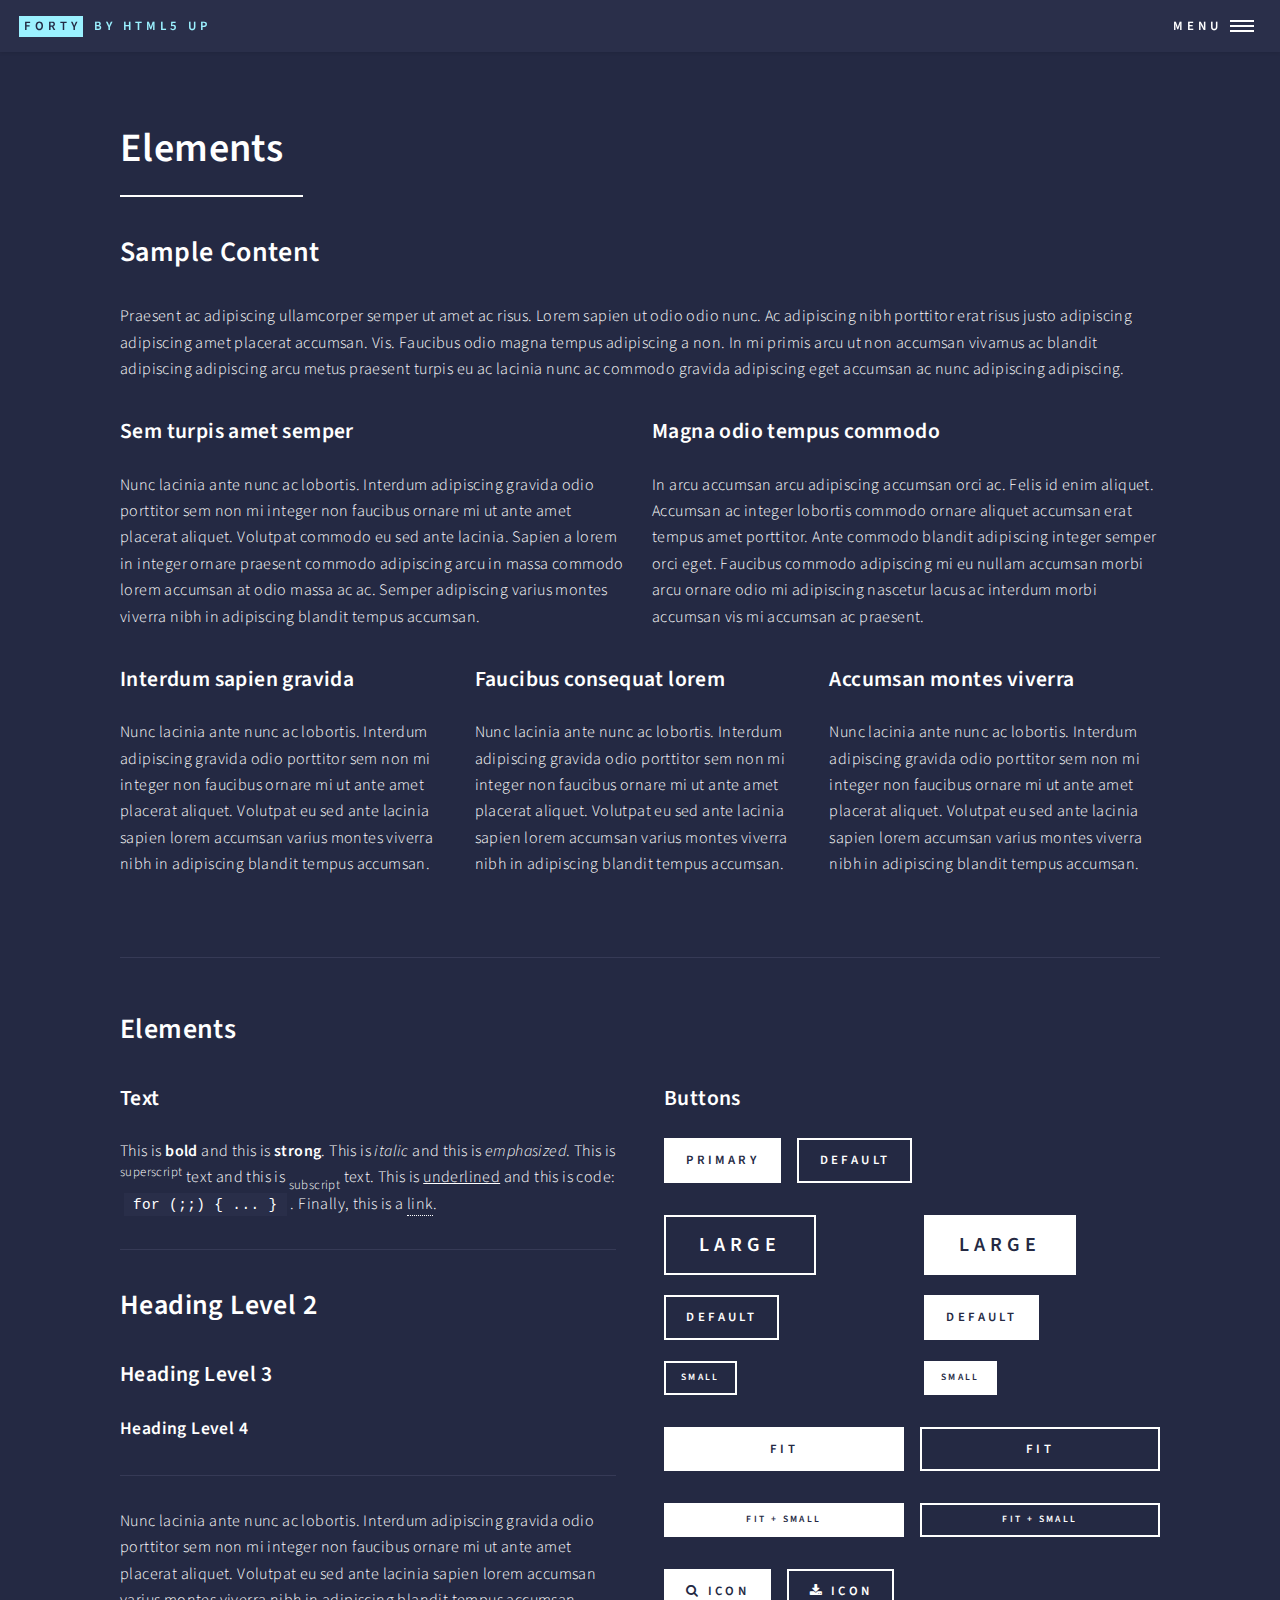
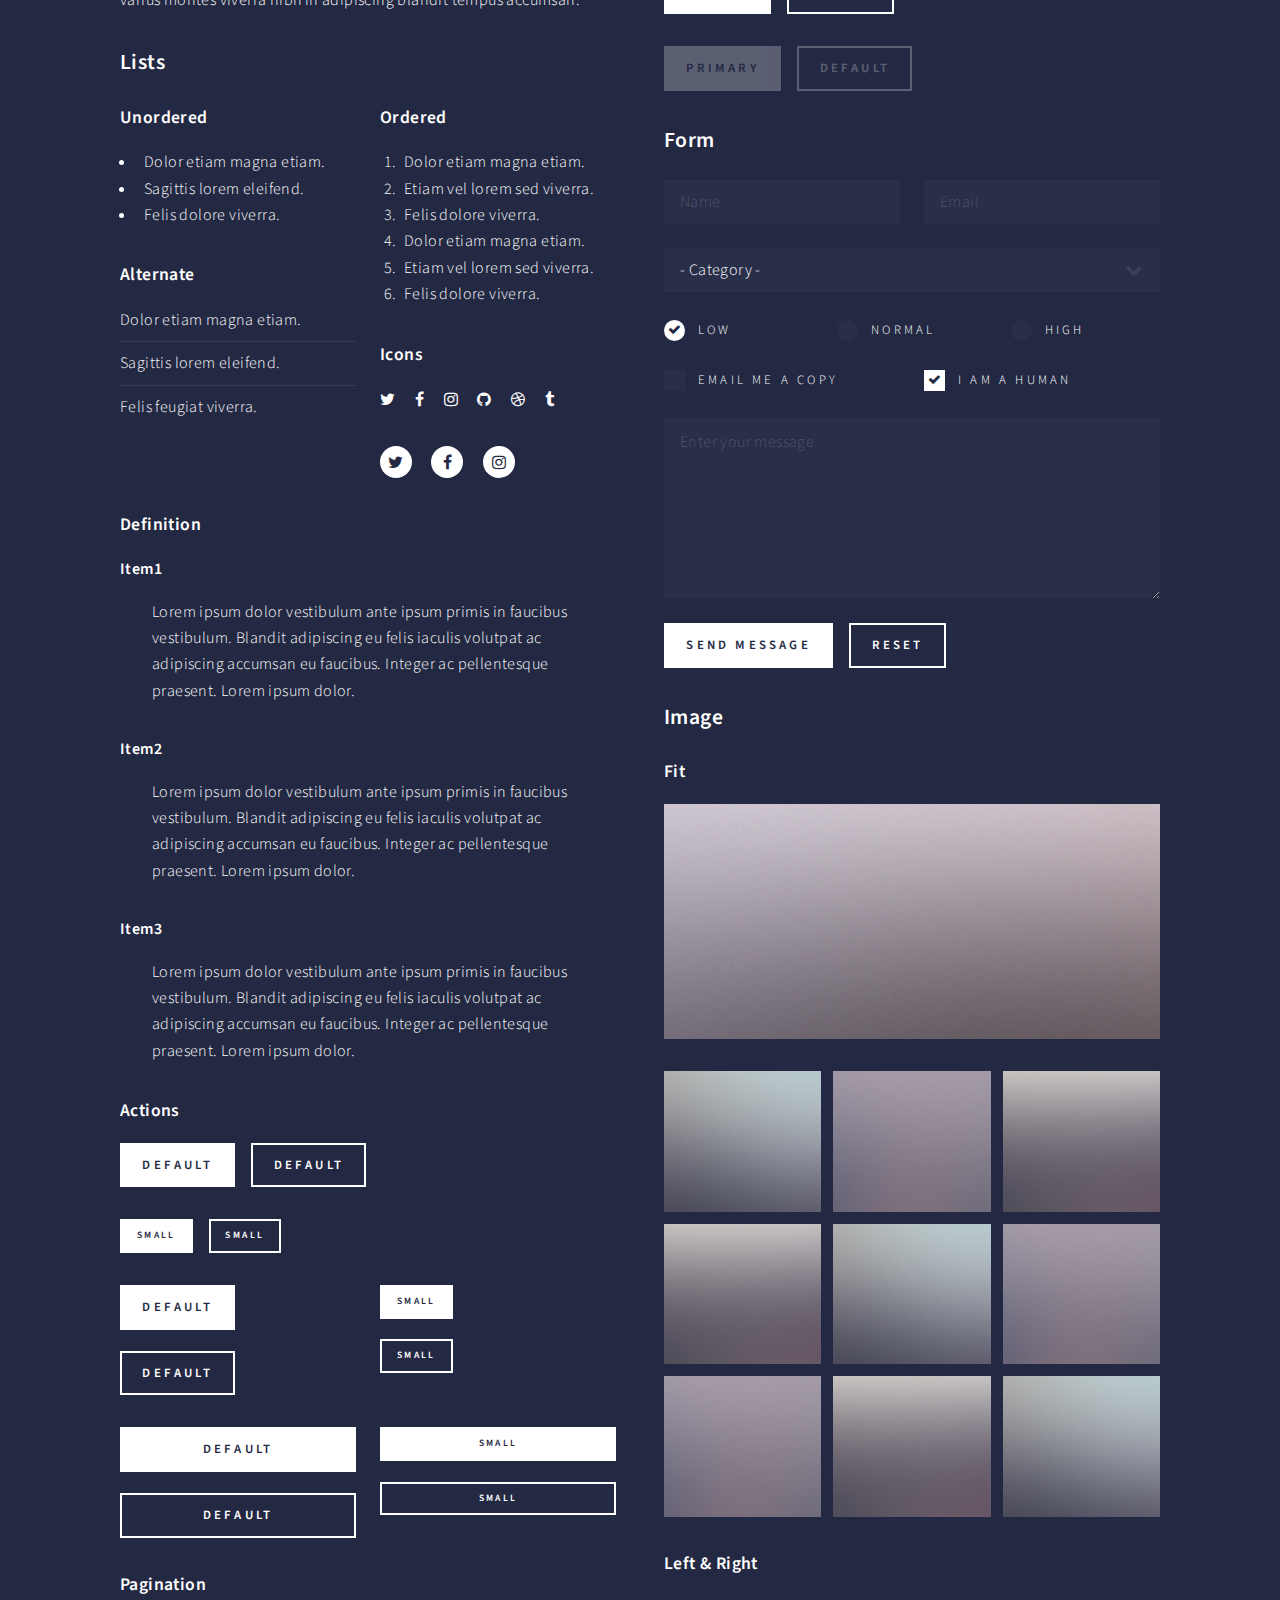
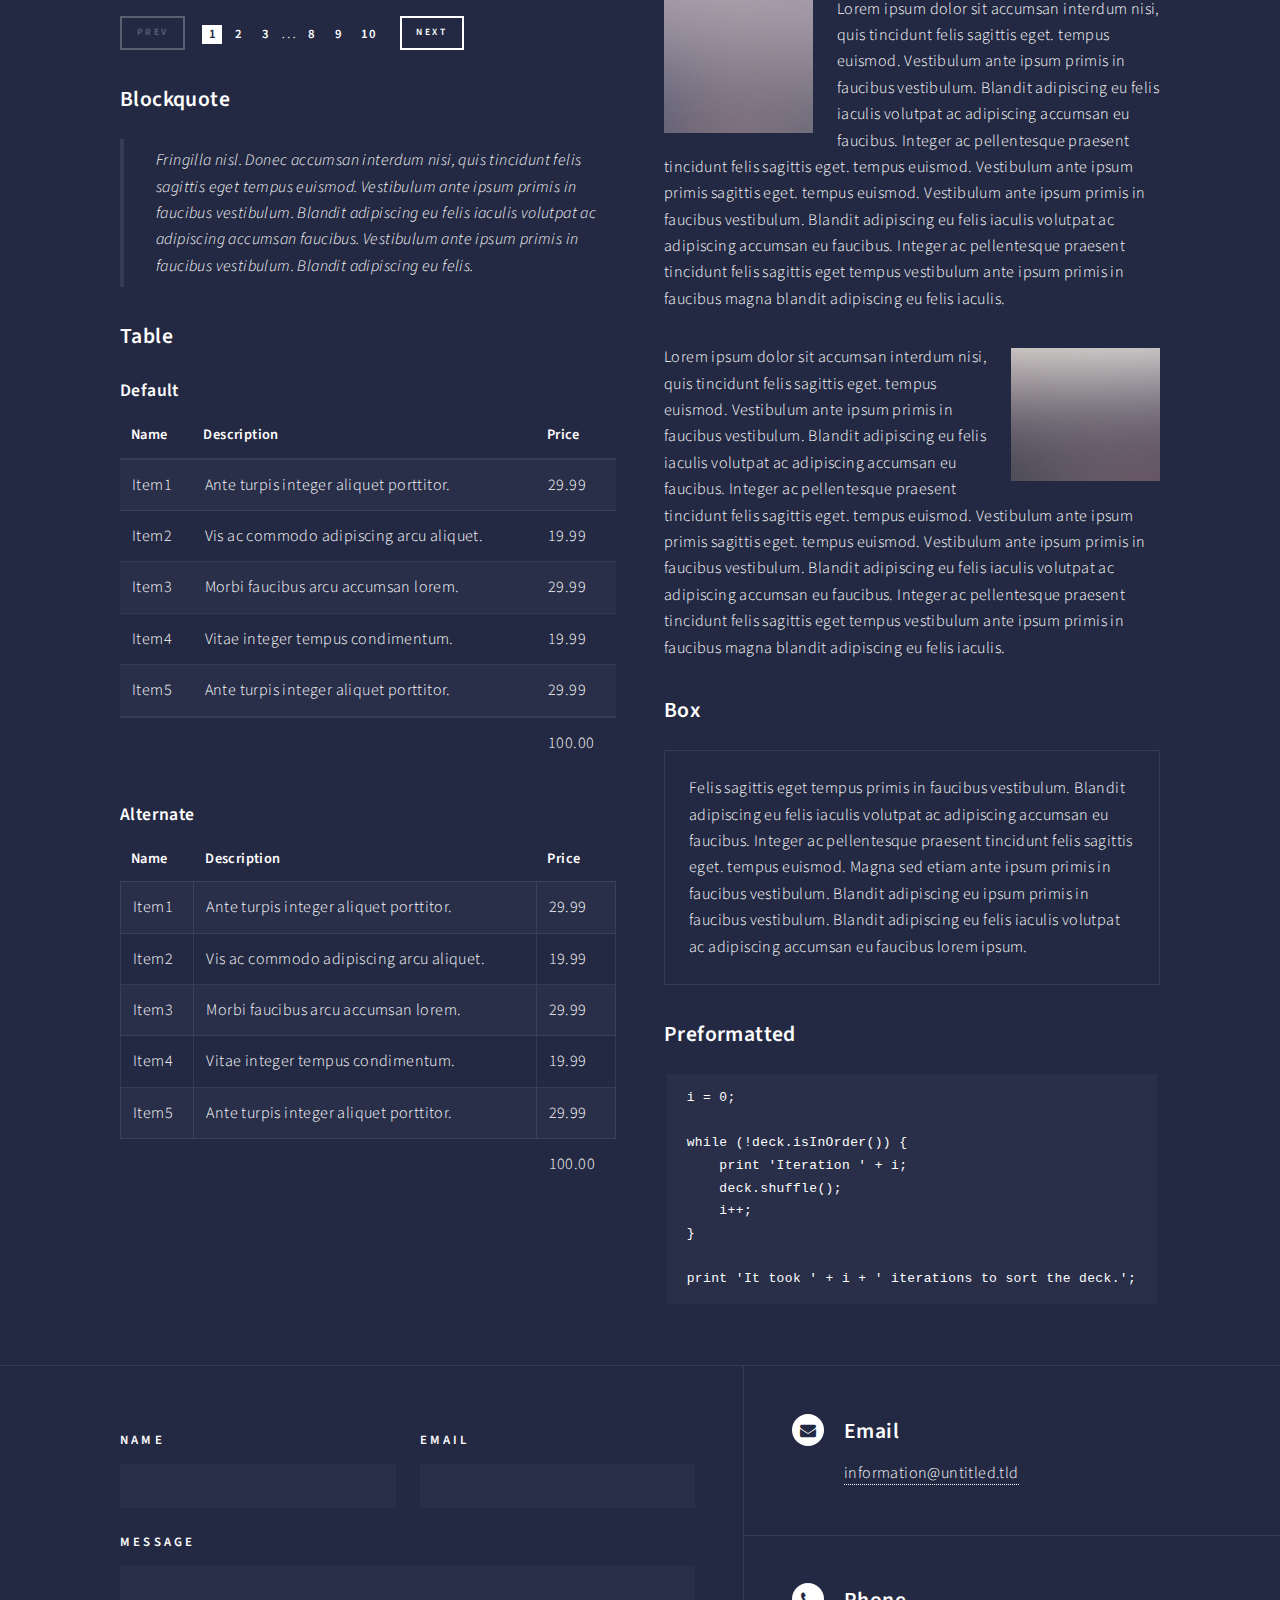
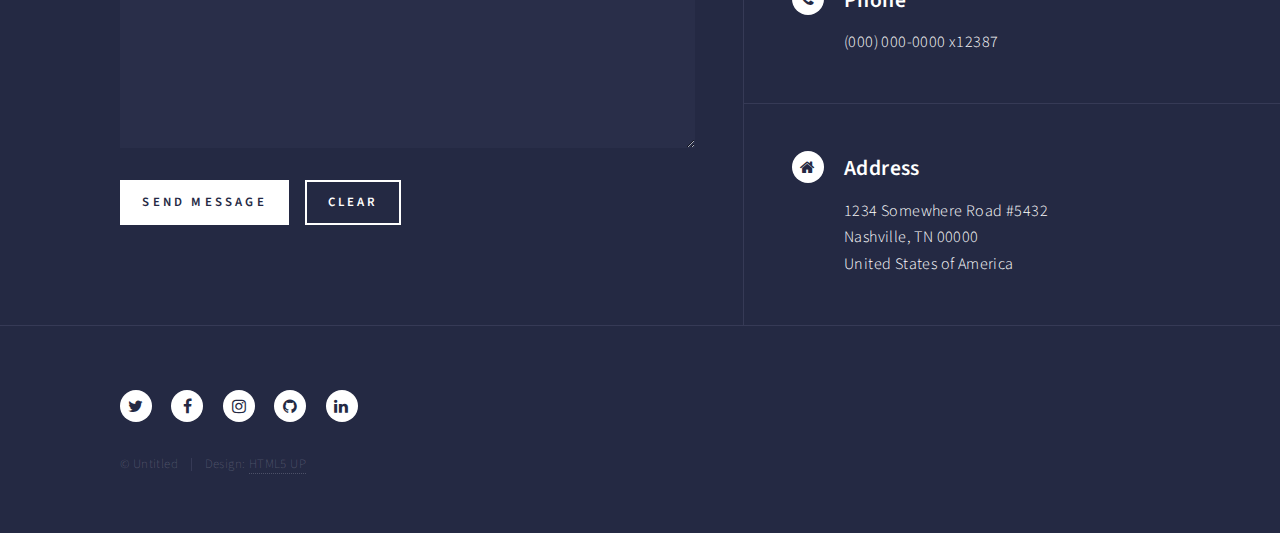
==== elements.html @ 7fe4f202 "try2" ====
<!DOCTYPE HTML>
<!--
	Forty by HTML5 UP
	html5up.net | @ajlkn
	Free for personal and commercial use under the CCA 3.0 license (html5up.net/license)
-->
<html>
	<head>
		<title>Elements - Forty by HTML5 UP</title>
		<meta charset="utf-8" />
		<meta name="viewport" content="width=device-width, initial-scale=1, user-scalable=no" />
		<link rel="stylesheet" href="assets/css/main.css" />
		<noscript><link rel="stylesheet" href="assets/css/noscript.css" /></noscript>
	</head>
	<body class="is-preload">

		<!-- Wrapper -->
			<div id="wrapper">

				<!-- Header -->
					<header id="header">
						<a href="index.html" class="logo"><strong>Forty</strong> <span>by HTML5 UP</span></a>
						<nav>
							<a href="#menu">Menu</a>
						</nav>
					</header>

				<!-- Menu -->
					<nav id="menu">
						<ul class="links">
							<li><a href="index.html">Home</a></li>
							<li><a href="landing.html">Landing</a></li>
							<li><a href="generic.html">Generic</a></li>
							<li><a href="elements.html">Elements</a></li>
						</ul>
						<ul class="actions stacked">
							<li><a href="#" class="button primary fit">Get Started</a></li>
							<li><a href="#" class="button fit">Log In</a></li>
						</ul>
					</nav>

				<!-- Main -->
					<div id="main" class="alt">

						<!-- One -->
							<section id="one">
								<div class="inner">
									<header class="major">
										<h1>Elements</h1>
									</header>

									<!-- Content -->
										<h2 id="content">Sample Content</h2>
										<p>Praesent ac adipiscing ullamcorper semper ut amet ac risus. Lorem sapien ut odio odio nunc. Ac adipiscing nibh porttitor erat risus justo adipiscing adipiscing amet placerat accumsan. Vis. Faucibus odio magna tempus adipiscing a non. In mi primis arcu ut non accumsan vivamus ac blandit adipiscing adipiscing arcu metus praesent turpis eu ac lacinia nunc ac commodo gravida adipiscing eget accumsan ac nunc adipiscing adipiscing.</p>
										<div class="row">
											<div class="col-6 col-12-small">
												<h3>Sem turpis amet semper</h3>
												<p>Nunc lacinia ante nunc ac lobortis. Interdum adipiscing gravida odio porttitor sem non mi integer non faucibus ornare mi ut ante amet placerat aliquet. Volutpat commodo eu sed ante lacinia. Sapien a lorem in integer ornare praesent commodo adipiscing arcu in massa commodo lorem accumsan at odio massa ac ac. Semper adipiscing varius montes viverra nibh in adipiscing blandit tempus accumsan.</p>
											</div>
											<div class="col-6 col-12-small">
												<h3>Magna odio tempus commodo</h3>
												<p>In arcu accumsan arcu adipiscing accumsan orci ac. Felis id enim aliquet. Accumsan ac integer lobortis commodo ornare aliquet accumsan erat tempus amet porttitor. Ante commodo blandit adipiscing integer semper orci eget. Faucibus commodo adipiscing mi eu nullam accumsan morbi arcu ornare odio mi adipiscing nascetur lacus ac interdum morbi accumsan vis mi accumsan ac praesent.</p>
											</div>
											<!-- Break -->
											<div class="col-4 col-12-medium">
												<h3>Interdum sapien gravida</h3>
												<p>Nunc lacinia ante nunc ac lobortis. Interdum adipiscing gravida odio porttitor sem non mi integer non faucibus ornare mi ut ante amet placerat aliquet. Volutpat eu sed ante lacinia sapien lorem accumsan varius montes viverra nibh in adipiscing blandit tempus accumsan.</p>
											</div>
											<div class="col-4 col-12-medium">
												<h3>Faucibus consequat lorem</h3>
												<p>Nunc lacinia ante nunc ac lobortis. Interdum adipiscing gravida odio porttitor sem non mi integer non faucibus ornare mi ut ante amet placerat aliquet. Volutpat eu sed ante lacinia sapien lorem accumsan varius montes viverra nibh in adipiscing blandit tempus accumsan.</p>
											</div>
											<div class="col-4 col-12-medium">
												<h3>Accumsan montes viverra</h3>
												<p>Nunc lacinia ante nunc ac lobortis. Interdum adipiscing gravida odio porttitor sem non mi integer non faucibus ornare mi ut ante amet placerat aliquet. Volutpat eu sed ante lacinia sapien lorem accumsan varius montes viverra nibh in adipiscing blandit tempus accumsan.</p>
											</div>
										</div>

									<hr class="major" />

									<!-- Elements -->
										<h2 id="elements">Elements</h2>
										<div class="row gtr-200">
											<div class="col-6 col-12-medium">

												<!-- Text stuff -->
													<h3>Text</h3>
													<p>This is <b>bold</b> and this is <strong>strong</strong>. This is <i>italic</i> and this is <em>emphasized</em>.
													This is <sup>superscript</sup> text and this is <sub>subscript</sub> text.
													This is <u>underlined</u> and this is code: <code>for (;;) { ... }</code>.
													Finally, this is a <a href="#">link</a>.</p>
													<hr />
													<h2>Heading Level 2</h2>
													<h3>Heading Level 3</h3>
													<h4>Heading Level 4</h4>
													<hr />
													<p>Nunc lacinia ante nunc ac lobortis. Interdum adipiscing gravida odio porttitor sem non mi integer non faucibus ornare mi ut ante amet placerat aliquet. Volutpat eu sed ante lacinia sapien lorem accumsan varius montes viverra nibh in adipiscing blandit tempus accumsan.</p>

												<!-- Lists -->
													<h3>Lists</h3>
													<div class="row">
														<div class="col-6 col-12-small">

															<h4>Unordered</h4>
															<ul>
																<li>Dolor etiam magna etiam.</li>
																<li>Sagittis lorem eleifend.</li>
																<li>Felis dolore viverra.</li>
															</ul>

															<h4>Alternate</h4>
															<ul class="alt">
																<li>Dolor etiam magna etiam.</li>
																<li>Sagittis lorem eleifend.</li>
																<li>Felis feugiat viverra.</li>
															</ul>

														</div>
														<div class="col-6 col-12-small">

															<h4>Ordered</h4>
															<ol>
																<li>Dolor etiam magna etiam.</li>
																<li>Etiam vel lorem sed viverra.</li>
																<li>Felis dolore viverra.</li>
																<li>Dolor etiam magna etiam.</li>
																<li>Etiam vel lorem sed viverra.</li>
																<li>Felis dolore viverra.</li>
															</ol>

															<h4>Icons</h4>
															<ul class="icons">
																<li><a href="#" class="icon fa-twitter"><span class="label">Twitter</span></a></li>
																<li><a href="#" class="icon fa-facebook"><span class="label">Facebook</span></a></li>
																<li><a href="#" class="icon fa-instagram"><span class="label">Instagram</span></a></li>
																<li><a href="#" class="icon fa-github"><span class="label">Github</span></a></li>
																<li><a href="#" class="icon fa-dribbble"><span class="label">Dribbble</span></a></li>
																<li><a href="#" class="icon fa-tumblr"><span class="label">Tumblr</span></a></li>
															</ul>
															<ul class="icons">
																<li><a href="#" class="icon alt fa-twitter"><span class="label">Twitter</span></a></li>
																<li><a href="#" class="icon alt fa-facebook"><span class="label">Facebook</span></a></li>
																<li><a href="#" class="icon alt fa-instagram"><span class="label">Instagram</span></a></li>
															</ul>

														</div>
													</div>
													<h4>Definition</h4>
													<dl>
														<dt>Item1</dt>
														<dd>
															<p>Lorem ipsum dolor vestibulum ante ipsum primis in faucibus vestibulum. Blandit adipiscing eu felis iaculis volutpat ac adipiscing accumsan eu faucibus. Integer ac pellentesque praesent. Lorem ipsum dolor.</p>
														</dd>
														<dt>Item2</dt>
														<dd>
															<p>Lorem ipsum dolor vestibulum ante ipsum primis in faucibus vestibulum. Blandit adipiscing eu felis iaculis volutpat ac adipiscing accumsan eu faucibus. Integer ac pellentesque praesent. Lorem ipsum dolor.</p>
														</dd>
														<dt>Item3</dt>
														<dd>
															<p>Lorem ipsum dolor vestibulum ante ipsum primis in faucibus vestibulum. Blandit adipiscing eu felis iaculis volutpat ac adipiscing accumsan eu faucibus. Integer ac pellentesque praesent. Lorem ipsum dolor.</p>
														</dd>
													</dl>

													<h4>Actions</h4>
													<ul class="actions">
														<li><a href="#" class="button primary">Default</a></li>
														<li><a href="#" class="button">Default</a></li>
													</ul>
													<ul class="actions small">
														<li><a href="#" class="button primary small">Small</a></li>
														<li><a href="#" class="button small">Small</a></li>
													</ul>
													<div class="row">
														<div class="col-6 col-12-small">
															<ul class="actions stacked">
																<li><a href="#" class="button primary">Default</a></li>
																<li><a href="#" class="button">Default</a></li>
															</ul>
														</div>
														<div class="col-6 col-12-small">
															<ul class="actions stacked">
																<li><a href="#" class="button primary small">Small</a></li>
																<li><a href="#" class="button small">Small</a></li>
															</ul>
														</div>
														<div class="col-6 col-12-small">
															<ul class="actions stacked">
																<li><a href="#" class="button primary fit">Default</a></li>
																<li><a href="#" class="button fit">Default</a></li>
															</ul>
														</div>
														<div class="col-6 col-12-small">
															<ul class="actions stacked">
																<li><a href="#" class="button primary small fit">Small</a></li>
																<li><a href="#" class="button small fit">Small</a></li>
															</ul>
														</div>
													</div>

													<h4>Pagination</h4>
													<ul class="pagination">
														<li><span class="button small disabled">Prev</span></li>
														<li><a href="#" class="page active">1</a></li>
														<li><a href="#" class="page">2</a></li>
														<li><a href="#" class="page">3</a></li>
														<li><span>&hellip;</span></li>
														<li><a href="#" class="page">8</a></li>
														<li><a href="#" class="page">9</a></li>
														<li><a href="#" class="page">10</a></li>
														<li><a href="#" class="button small">Next</a></li>
													</ul>

												<!-- Blockquote -->
													<h3>Blockquote</h3>
													<blockquote>Fringilla nisl. Donec accumsan interdum nisi, quis tincidunt felis sagittis eget tempus euismod. Vestibulum ante ipsum primis in faucibus vestibulum. Blandit adipiscing eu felis iaculis volutpat ac adipiscing accumsan faucibus. Vestibulum ante ipsum primis in faucibus vestibulum. Blandit adipiscing eu felis.</blockquote>

												<!-- Table -->
													<h3>Table</h3>

													<h4>Default</h4>
													<div class="table-wrapper">
														<table>
															<thead>
																<tr>
																	<th>Name</th>
																	<th>Description</th>
																	<th>Price</th>
																</tr>
															</thead>
															<tbody>
																<tr>
																	<td>Item1</td>
																	<td>Ante turpis integer aliquet porttitor.</td>
																	<td>29.99</td>
																</tr>
																<tr>
																	<td>Item2</td>
																	<td>Vis ac commodo adipiscing arcu aliquet.</td>
																	<td>19.99</td>
																</tr>
																<tr>
																	<td>Item3</td>
																	<td> Morbi faucibus arcu accumsan lorem.</td>
																	<td>29.99</td>
																</tr>
																<tr>
																	<td>Item4</td>
																	<td>Vitae integer tempus condimentum.</td>
																	<td>19.99</td>
																</tr>
																<tr>
																	<td>Item5</td>
																	<td>Ante turpis integer aliquet porttitor.</td>
																	<td>29.99</td>
																</tr>
															</tbody>
															<tfoot>
																<tr>
																	<td colspan="2"></td>
																	<td>100.00</td>
																</tr>
															</tfoot>
														</table>
													</div>

													<h4>Alternate</h4>
													<div class="table-wrapper">
														<table class="alt">
															<thead>
																<tr>
																	<th>Name</th>
																	<th>Description</th>
																	<th>Price</th>
																</tr>
															</thead>
															<tbody>
																<tr>
																	<td>Item1</td>
																	<td>Ante turpis integer aliquet porttitor.</td>
																	<td>29.99</td>
																</tr>
																<tr>
																	<td>Item2</td>
																	<td>Vis ac commodo adipiscing arcu aliquet.</td>
																	<td>19.99</td>
																</tr>
																<tr>
																	<td>Item3</td>
																	<td> Morbi faucibus arcu accumsan lorem.</td>
																	<td>29.99</td>
																</tr>
																<tr>
																	<td>Item4</td>
																	<td>Vitae integer tempus condimentum.</td>
																	<td>19.99</td>
																</tr>
																<tr>
																	<td>Item5</td>
																	<td>Ante turpis integer aliquet porttitor.</td>
																	<td>29.99</td>
																</tr>
															</tbody>
															<tfoot>
																<tr>
																	<td colspan="2"></td>
																	<td>100.00</td>
																</tr>
															</tfoot>
														</table>
													</div>

											</div>
											<div class="col-6 col-12-medium">

												<!-- Buttons -->
													<h3>Buttons</h3>
													<ul class="actions">
														<li><a href="#" class="button primary">Primary</a></li>
														<li><a href="#" class="button">Default</a></li>
													</ul>
													<div class="row">
														<div class="col-6 col-12-xsmall">
															<ul class="actions stacked">
																<li><a href="#" class="button large">Large</a></li>
																<li><a href="#" class="button">Default</a></li>
																<li><a href="#" class="button small">Small</a></li>
															</ul>
														</div>
														<div class="col-6 col-12-xsmall">
															<ul class="actions stacked">
																<li><a href="#" class="button primary large">Large</a></li>
																<li><a href="#" class="button primary">Default</a></li>
																<li><a href="#" class="button primary small">Small</a></li>
															</ul>
														</div>
													</div>
													<ul class="actions fit">
														<li><a href="#" class="button primary fit">Fit</a></li>
														<li><a href="#" class="button fit">Fit</a></li>
													</ul>
													<ul class="actions fit small">
														<li><a href="#" class="button primary fit small">Fit + Small</a></li>
														<li><a href="#" class="button fit small">Fit + Small</a></li>
													</ul>
													<ul class="actions">
														<li><a href="#" class="button primary icon fa-search">Icon</a></li>
														<li><a href="#" class="button icon fa-download">Icon</a></li>
													</ul>
													<ul class="actions">
														<li><span class="button primary disabled">Primary</span></li>
														<li><span class="button disabled">Default</span></li>
													</ul>

												<!-- Form -->
													<h3>Form</h3>

													<form method="post" action="#">
														<div class="row gtr-uniform">
															<div class="col-6 col-12-xsmall">
																<input type="text" name="demo-name" id="demo-name" value="" placeholder="Name" />
															</div>
															<div class="col-6 col-12-xsmall">
																<input type="email" name="demo-email" id="demo-email" value="" placeholder="Email" />
															</div>
															<!-- Break -->
															<div class="col-12">
																<select name="demo-category" id="demo-category">
																	<option value="">- Category -</option>
																	<option value="1">Manufacturing</option>
																	<option value="1">Shipping</option>
																	<option value="1">Administration</option>
																	<option value="1">Human Resources</option>
																</select>
															</div>
															<!-- Break -->
															<div class="col-4 col-12-small">
																<input type="radio" id="demo-priority-low" name="demo-priority" checked>
																<label for="demo-priority-low">Low</label>
															</div>
															<div class="col-4 col-12-small">
																<input type="radio" id="demo-priority-normal" name="demo-priority">
																<label for="demo-priority-normal">Normal</label>
															</div>
															<div class="col-4 col-12-small">
																<input type="radio" id="demo-priority-high" name="demo-priority">
																<label for="demo-priority-high">High</label>
															</div>
															<!-- Break -->
															<div class="col-6 col-12-small">
																<input type="checkbox" id="demo-copy" name="demo-copy">
																<label for="demo-copy">Email me a copy</label>
															</div>
															<div class="col-6 col-12-small">
																<input type="checkbox" id="demo-human" name="demo-human" checked>
																<label for="demo-human">I am a human</label>
															</div>
															<!-- Break -->
															<div class="col-12">
																<textarea name="demo-message" id="demo-message" placeholder="Enter your message" rows="6"></textarea>
															</div>
															<!-- Break -->
															<div class="col-12">
																<ul class="actions">
																	<li><input type="submit" value="Send Message" class="primary" /></li>
																	<li><input type="reset" value="Reset" /></li>
																</ul>
															</div>
														</div>
													</form>

												<!-- Image -->
													<h3>Image</h3>

													<h4>Fit</h4>
													<span class="image fit"><img src="images/pic03.jpg" alt="" /></span>
													<div class="box alt">
														<div class="row gtr-50 gtr-uniform">
															<div class="col-4"><span class="image fit"><img src="images/pic08.jpg" alt="" /></span></div>
															<div class="col-4"><span class="image fit"><img src="images/pic09.jpg" alt="" /></span></div>
															<div class="col-4"><span class="image fit"><img src="images/pic10.jpg" alt="" /></span></div>
															<!-- Break -->
															<div class="col-4"><span class="image fit"><img src="images/pic10.jpg" alt="" /></span></div>
															<div class="col-4"><span class="image fit"><img src="images/pic08.jpg" alt="" /></span></div>
															<div class="col-4"><span class="image fit"><img src="images/pic09.jpg" alt="" /></span></div>
															<!-- Break -->
															<div class="col-4"><span class="image fit"><img src="images/pic09.jpg" alt="" /></span></div>
															<div class="col-4"><span class="image fit"><img src="images/pic10.jpg" alt="" /></span></div>
															<div class="col-4"><span class="image fit"><img src="images/pic08.jpg" alt="" /></span></div>
														</div>
													</div>

													<h4>Left &amp; Right</h4>
													<p><span class="image left"><img src="images/pic09.jpg" alt="" /></span>Lorem ipsum dolor sit accumsan interdum nisi, quis tincidunt felis sagittis eget. tempus euismod. Vestibulum ante ipsum primis in faucibus vestibulum. Blandit adipiscing eu felis iaculis volutpat ac adipiscing accumsan eu faucibus. Integer ac pellentesque praesent tincidunt felis sagittis eget. tempus euismod. Vestibulum ante ipsum primis sagittis eget. tempus euismod. Vestibulum ante ipsum primis in faucibus vestibulum. Blandit adipiscing eu felis iaculis volutpat ac adipiscing accumsan eu faucibus. Integer ac pellentesque praesent tincidunt felis sagittis eget tempus vestibulum ante ipsum primis in faucibus magna blandit adipiscing eu felis iaculis.</p>
													<p><span class="image right"><img src="images/pic10.jpg" alt="" /></span>Lorem ipsum dolor sit accumsan interdum nisi, quis tincidunt felis sagittis eget. tempus euismod. Vestibulum ante ipsum primis in faucibus vestibulum. Blandit adipiscing eu felis iaculis volutpat ac adipiscing accumsan eu faucibus. Integer ac pellentesque praesent tincidunt felis sagittis eget. tempus euismod. Vestibulum ante ipsum primis sagittis eget. tempus euismod. Vestibulum ante ipsum primis in faucibus vestibulum. Blandit adipiscing eu felis iaculis volutpat ac adipiscing accumsan eu faucibus. Integer ac pellentesque praesent tincidunt felis sagittis eget tempus vestibulum ante ipsum primis in faucibus magna blandit adipiscing eu felis iaculis.</p>

												<!-- Box -->
													<h3>Box</h3>
													<div class="box">
														<p>Felis sagittis eget tempus primis in faucibus vestibulum. Blandit adipiscing eu felis iaculis volutpat ac adipiscing accumsan eu faucibus. Integer ac pellentesque praesent tincidunt felis sagittis eget. tempus euismod. Magna sed etiam ante ipsum primis in faucibus vestibulum. Blandit adipiscing eu ipsum primis in faucibus vestibulum. Blandit adipiscing eu felis iaculis volutpat ac adipiscing accumsan eu faucibus lorem ipsum.</p>
													</div>

												<!-- Preformatted Code -->
													<h3>Preformatted</h3>
													<pre><code>i = 0;

while (!deck.isInOrder()) {
    print 'Iteration ' + i;
    deck.shuffle();
    i++;
}

print 'It took ' + i + ' iterations to sort the deck.';
</code></pre>

											</div>
										</div>

								</div>
							</section>

					</div>

				<!-- Contact -->
					<section id="contact">
						<div class="inner">
							<section>
								<form method="post" action="#">
									<div class="fields">
										<div class="field half">
											<label for="name">Name</label>
											<input type="text" name="name" id="name" />
										</div>
										<div class="field half">
											<label for="email">Email</label>
											<input type="text" name="email" id="email" />
										</div>
										<div class="field">
											<label for="message">Message</label>
											<textarea name="message" id="message" rows="6"></textarea>
										</div>
									</div>
									<ul class="actions">
										<li><input type="submit" value="Send Message" class="primary" /></li>
										<li><input type="reset" value="Clear" /></li>
									</ul>
								</form>
							</section>
							<section class="split">
								<section>
									<div class="contact-method">
										<span class="icon alt fa-envelope"></span>
										<h3>Email</h3>
										<a href="#">information@untitled.tld</a>
									</div>
								</section>
								<section>
									<div class="contact-method">
										<span class="icon alt fa-phone"></span>
										<h3>Phone</h3>
										<span>(000) 000-0000 x12387</span>
									</div>
								</section>
								<section>
									<div class="contact-method">
										<span class="icon alt fa-home"></span>
										<h3>Address</h3>
										<span>1234 Somewhere Road #5432<br />
										Nashville, TN 00000<br />
										United States of America</span>
									</div>
								</section>
							</section>
						</div>
					</section>

				<!-- Footer -->
					<footer id="footer">
						<div class="inner">
							<ul class="icons">
								<li><a href="#" class="icon alt fa-twitter"><span class="label">Twitter</span></a></li>
								<li><a href="#" class="icon alt fa-facebook"><span class="label">Facebook</span></a></li>
								<li><a href="#" class="icon alt fa-instagram"><span class="label">Instagram</span></a></li>
								<li><a href="#" class="icon alt fa-github"><span class="label">GitHub</span></a></li>
								<li><a href="#" class="icon alt fa-linkedin"><span class="label">LinkedIn</span></a></li>
							</ul>
							<ul class="copyright">
								<li>&copy; Untitled</li><li>Design: <a href="https://html5up.net">HTML5 UP</a></li>
							</ul>
						</div>
					</footer>

			</div>

		<!-- Scripts -->
			<script src="assets/js/jquery.min.js"></script>
			<script src="assets/js/jquery.scrolly.min.js"></script>
			<script src="assets/js/jquery.scrollex.min.js"></script>
			<script src="assets/js/browser.min.js"></script>
			<script src="assets/js/breakpoints.min.js"></script>
			<script src="assets/js/util.js"></script>
			<script src="assets/js/main.js"></script>

	</body>
</html>
---- assets/css/main.css ----
@import url(font-awesome.min.css);
@import url("https://fonts.googleapis.com/css?family=Source+Sans+Pro:300,300italic,600,600italic");

/*
	Forty by HTML5 UP
	html5up.net | @ajlkn
	Free for personal and commercial use under the CCA 3.0 license (html5up.net/license)
*/

html, body, div, span, applet, object,
iframe, h1, h2, h3, h4, h5, h6, p, blockquote,
pre, a, abbr, acronym, address, big, cite,
code, del, dfn, em, img, ins, kbd, q, s, samp,
small, strike, strong, sub, sup, tt, var, b,
u, i, center, dl, dt, dd, ol, ul, li, fieldset,
form, label, legend, table, caption, tbody,
tfoot, thead, tr, th, td, article, aside,
canvas, details, embed, figure, figcaption,
footer, header, hgroup, menu, nav, output, ruby,
section, summary, time, mark, audio, video {
	margin: 0;
	padding: 0;
	border: 0;
	font-size: 100%;
	font: inherit;
	vertical-align: baseline;}

article, aside, details, figcaption, figure,
footer, header, hgroup, menu, nav, section {
	display: block;}

body {
	line-height: 1;
}

ol, ul {
	list-style: none;
}

blockquote, q {
	quotes: none;
}

	blockquote:before, blockquote:after, q:before, q:after {
		content: '';
		content: none;
	}

table {
	border-collapse: collapse;
	border-spacing: 0;
}

body {
	-webkit-text-size-adjust: none;
}

mark {
	background-color: transparent;
	color: inherit;
}

input::-moz-focus-inner {
	border: 0;
	padding: 0;
}

input, select, textarea {
	-moz-appearance: none;
	-webkit-appearance: none;
	-ms-appearance: none;
	appearance: none;
}

/* Basic */

	@-ms-viewport {
		width: device-width;
	}

	body {
		-ms-overflow-style: scrollbar;
	}

	@media screen and (max-width: 480px) {

		html, body {
			min-width: 320px;
		}

	}

	html {
		box-sizing: border-box;
	}

	*, *:before, *:after {
		box-sizing: inherit;
	}

	body {
		background: #242943;
	}

		body.is-preload *, body.is-preload *:before, body.is-preload *:after {
			-moz-animation: none !important;
			-webkit-animation: none !important;
			-ms-animation: none !important;
			animation: none !important;
			-moz-transition: none !important;
			-webkit-transition: none !important;
			-ms-transition: none !important;
			transition: none !important;
		}

/* Type */

	body, input, select, textarea {
		color: #ffffff;
		font-family: "Source Sans Pro", Helvetica, sans-serif;
		font-size: 17pt;
		font-weight: 300;
		letter-spacing: 0.025em;
		line-height: 1.65;
	}

		@media screen and (max-width: 1680px) {

			body, input, select, textarea {
				font-size: 14pt;
			}

		}

		@media screen and (max-width: 1280px) {

			body, input, select, textarea {
				font-size: 12pt;
			}

		}

		@media screen and (max-width: 360px) {

			body, input, select, textarea {
				font-size: 11pt;
			}

		}

	a {
		-moz-transition: color 0.2s ease-in-out, border-bottom-color 0.2s ease-in-out;
		-webkit-transition: color 0.2s ease-in-out, border-bottom-color 0.2s ease-in-out;
		-ms-transition: color 0.2s ease-in-out, border-bottom-color 0.2s ease-in-out;
		transition: color 0.2s ease-in-out, border-bottom-color 0.2s ease-in-out;
		border-bottom: dotted 1px;
		color: inherit;
		text-decoration: none;
	}

		a:hover {
			border-bottom-color: transparent;
			color: #9bf1ff !important;
		}

		a:active {
			color: #53e3fb !important;
		}

	strong, b {
		color: #ffffff;
		font-weight: 600;
	}

	em, i {
		font-style: italic;
	}

	p {
		margin: 0 0 2em 0;
	}

	h1, h2, h3, h4, h5, h6 {
		color: #ffffff;
		font-weight: 600;
		line-height: 1.65;
		margin: 0 0 1em 0;
	}

		h1 a, h2 a, h3 a, h4 a, h5 a, h6 a {
			color: inherit;
			border-bottom: 0;
		}

	h1 {
		font-size: 2.5em;
	}

	h2 {
		font-size: 1.75em;
	}

	h3 {
		font-size: 1.35em;
	}

	h4 {
		font-size: 1.1em;
	}

	h5 {
		font-size: 0.9em;
	}

	h6 {
		font-size: 0.7em;
	}

	@media screen and (max-width: 736px) {

		h1 {
			font-size: 2em;
		}

		h2 {
			font-size: 1.5em;
		}

		h3 {
			font-size: 1.25em;
		}

	}

	sub {
		font-size: 0.8em;
		position: relative;
		top: 0.5em;
	}

	sup {
		font-size: 0.8em;
		position: relative;
		top: -0.5em;
	}

	blockquote {
		border-left: solid 4px rgba(212, 212, 255, 0.1);
		font-style: italic;
		margin: 0 0 2em 0;
		padding: 0.5em 0 0.5em 2em;
	}

	code {
		background: rgba(212, 212, 255, 0.035);
		font-family: "Courier New", monospace;
		font-size: 0.9em;
		margin: 0 0.25em;
		padding: 0.25em 0.65em;
	}

	pre {
		-webkit-overflow-scrolling: touch;
		font-family: "Courier New", monospace;
		font-size: 0.9em;
		margin: 0 0 2em 0;
	}

		pre code {
			display: block;
			line-height: 1.75;
			padding: 1em 1.5em;
			overflow-x: auto;
		}

	hr {
		border: 0;
		border-bottom: solid 1px rgba(212, 212, 255, 0.1);
		margin: 2em 0;
	}

		hr.major {
			margin: 3em 0;
		}

	.align-left {
		text-align: left;
	}

	.align-center {
		text-align: center;
	}

	.align-right {
		text-align: right;
	}

/* Row */

	.row {
		display: flex;
		flex-wrap: wrap;
		box-sizing: border-box;
		align-items: stretch;
	}

		.row > * {
			box-sizing: border-box;
		}

		.row.gtr-uniform > * > :last-child {
			margin-bottom: 0;
		}

		.row.aln-left {
			justify-content: flex-start;
		}

		.row.aln-center {
			justify-content: center;
		}

		.row.aln-right {
			justify-content: flex-end;
		}

		.row.aln-top {
			align-items: flex-start;
		}

		.row.aln-middle {
			align-items: center;
		}

		.row.aln-bottom {
			align-items: flex-end;
		}

		.row > .imp {
			order: -1;
		}

		.row > .col-1 {
			width: 8.3333333333%;
		}

		.row > .off-1 {
			margin-left: 8.3333333333%;
		}

		.row > .col-2 {
			width: 16.6666666667%;
		}

		.row > .off-2 {
			margin-left: 16.6666666667%;
		}

		.row > .col-3 {
			width: 25%;
		}

		.row > .off-3 {
			margin-left: 25%;
		}

		.row > .col-4 {
			width: 33.3333333333%;
		}

		.row > .off-4 {
			margin-left: 33.3333333333%;
		}

		.row > .col-5 {
			width: 41.6666666667%;
		}

		.row > .off-5 {
			margin-left: 41.6666666667%;
		}

		.row > .col-6 {
			width: 50%;
		}

		.row > .off-6 {
			margin-left: 50%;
		}

		.row > .col-7 {
			width: 58.3333333333%;
		}

		.row > .off-7 {
			margin-left: 58.3333333333%;
		}

		.row > .col-8 {
			width: 66.6666666667%;
		}

		.row > .off-8 {
			margin-left: 66.6666666667%;
		}

		.row > .col-9 {
			width: 75%;
		}

		.row > .off-9 {
			margin-left: 75%;
		}

		.row > .col-10 {
			width: 83.3333333333%;
		}

		.row > .off-10 {
			margin-left: 83.3333333333%;
		}

		.row > .col-11 {
			width: 91.6666666667%;
		}

		.row > .off-11 {
			margin-left: 91.6666666667%;
		}

		.row > .col-12 {
			width: 100%;
		}

		.row > .off-12 {
			margin-left: 100%;
		}

		.row.gtr-0 {
			margin-top: 0;
			margin-left: 0em;
		}

			.row.gtr-0 > * {
				padding: 0 0 0 0em;
			}

			.row.gtr-0.gtr-uniform {
				margin-top: 0em;
			}

				.row.gtr-0.gtr-uniform > * {
					padding-top: 0em;
				}

		.row.gtr-25 {
			margin-top: 0;
			margin-left: -0.5em;
		}

			.row.gtr-25 > * {
				padding: 0 0 0 0.5em;
			}

			.row.gtr-25.gtr-uniform {
				margin-top: -0.5em;
			}

				.row.gtr-25.gtr-uniform > * {
					padding-top: 0.5em;
				}

		.row.gtr-50 {
			margin-top: 0;
			margin-left: -1em;
		}

			.row.gtr-50 > * {
				padding: 0 0 0 1em;
			}

			.row.gtr-50.gtr-uniform {
				margin-top: -1em;
			}

				.row.gtr-50.gtr-uniform > * {
					padding-top: 1em;
				}

		.row {
			margin-top: 0;
			margin-left: -2em;
		}

			.row > * {
				padding: 0 0 0 2em;
			}

			.row.gtr-uniform {
				margin-top: -2em;
			}

				.row.gtr-uniform > * {
					padding-top: 2em;
				}

		.row.gtr-150 {
			margin-top: 0;
			margin-left: -3em;
		}

			.row.gtr-150 > * {
				padding: 0 0 0 3em;
			}

			.row.gtr-150.gtr-uniform {
				margin-top: -3em;
			}

				.row.gtr-150.gtr-uniform > * {
					padding-top: 3em;
				}

		.row.gtr-200 {
			margin-top: 0;
			margin-left: -4em;
		}

			.row.gtr-200 > * {
				padding: 0 0 0 4em;
			}

			.row.gtr-200.gtr-uniform {
				margin-top: -4em;
			}

				.row.gtr-200.gtr-uniform > * {
					padding-top: 4em;
				}

		@media screen and (max-width: 1680px) {

			.row {
				display: flex;
				flex-wrap: wrap;
				box-sizing: border-box;
				align-items: stretch;
			}

				.row > * {
					box-sizing: border-box;
				}

				.row.gtr-uniform > * > :last-child {
					margin-bottom: 0;
				}

				.row.aln-left {
					justify-content: flex-start;
				}

				.row.aln-center {
					justify-content: center;
				}

				.row.aln-right {
					justify-content: flex-end;
				}

				.row.aln-top {
					align-items: flex-start;
				}

				.row.aln-middle {
					align-items: center;
				}

				.row.aln-bottom {
					align-items: flex-end;
				}

				.row > .imp-xlarge {
					order: -1;
				}

				.row > .col-1-xlarge {
					width: 8.3333333333%;
				}

				.row > .off-1-xlarge {
					margin-left: 8.3333333333%;
				}

				.row > .col-2-xlarge {
					width: 16.6666666667%;
				}

				.row > .off-2-xlarge {
					margin-left: 16.6666666667%;
				}

				.row > .col-3-xlarge {
					width: 25%;
				}

				.row > .off-3-xlarge {
					margin-left: 25%;
				}

				.row > .col-4-xlarge {
					width: 33.3333333333%;
				}

				.row > .off-4-xlarge {
					margin-left: 33.3333333333%;
				}

				.row > .col-5-xlarge {
					width: 41.6666666667%;
				}

				.row > .off-5-xlarge {
					margin-left: 41.6666666667%;
				}

				.row > .col-6-xlarge {
					width: 50%;
				}

				.row > .off-6-xlarge {
					margin-left: 50%;
				}

				.row > .col-7-xlarge {
					width: 58.3333333333%;
				}

				.row > .off-7-xlarge {
					margin-left: 58.3333333333%;
				}

				.row > .col-8-xlarge {
					width: 66.6666666667%;
				}

				.row > .off-8-xlarge {
					margin-left: 66.6666666667%;
				}

				.row > .col-9-xlarge {
					width: 75%;
				}

				.row > .off-9-xlarge {
					margin-left: 75%;
				}

				.row > .col-10-xlarge {
					width: 83.3333333333%;
				}

				.row > .off-10-xlarge {
					margin-left: 83.3333333333%;
				}

				.row > .col-11-xlarge {
					width: 91.6666666667%;
				}

				.row > .off-11-xlarge {
					margin-left: 91.6666666667%;
				}

				.row > .col-12-xlarge {
					width: 100%;
				}

				.row > .off-12-xlarge {
					margin-left: 100%;
				}

				.row.gtr-0 {
					margin-top: 0;
					margin-left: 0em;
				}

					.row.gtr-0 > * {
						padding: 0 0 0 0em;
					}

					.row.gtr-0.gtr-uniform {
						margin-top: 0em;
					}

						.row.gtr-0.gtr-uniform > * {
							padding-top: 0em;
						}

				.row.gtr-25 {
					margin-top: 0;
					margin-left: -0.5em;
				}

					.row.gtr-25 > * {
						padding: 0 0 0 0.5em;
					}

					.row.gtr-25.gtr-uniform {
						margin-top: -0.5em;
					}

						.row.gtr-25.gtr-uniform > * {
							padding-top: 0.5em;
						}

				.row.gtr-50 {
					margin-top: 0;
					margin-left: -1em;
				}

					.row.gtr-50 > * {
						padding: 0 0 0 1em;
					}

					.row.gtr-50.gtr-uniform {
						margin-top: -1em;
					}

						.row.gtr-50.gtr-uniform > * {
							padding-top: 1em;
						}

				.row {
					margin-top: 0;
					margin-left: -2em;
				}

					.row > * {
						padding: 0 0 0 2em;
					}

					.row.gtr-uniform {
						margin-top: -2em;
					}

						.row.gtr-uniform > * {
							padding-top: 2em;
						}

				.row.gtr-150 {
					margin-top: 0;
					margin-left: -3em;
				}

					.row.gtr-150 > * {
						padding: 0 0 0 3em;
					}

					.row.gtr-150.gtr-uniform {
						margin-top: -3em;
					}

						.row.gtr-150.gtr-uniform > * {
							padding-top: 3em;
						}

				.row.gtr-200 {
					margin-top: 0;
					margin-left: -4em;
				}

					.row.gtr-200 > * {
						padding: 0 0 0 4em;
					}

					.row.gtr-200.gtr-uniform {
						margin-top: -4em;
					}

						.row.gtr-200.gtr-uniform > * {
							padding-top: 4em;
						}

		}

		@media screen and (max-width: 1280px) {

			.row {
				display: flex;
				flex-wrap: wrap;
				box-sizing: border-box;
				align-items: stretch;
			}

				.row > * {
					box-sizing: border-box;
				}

				.row.gtr-uniform > * > :last-child {
					margin-bottom: 0;
				}

				.row.aln-left {
					justify-content: flex-start;
				}

				.row.aln-center {
					justify-content: center;
				}

				.row.aln-right {
					justify-content: flex-end;
				}

				.row.aln-top {
					align-items: flex-start;
				}

				.row.aln-middle {
					align-items: center;
				}

				.row.aln-bottom {
					align-items: flex-end;
				}

				.row > .imp-large {
					order: -1;
				}

				.row > .col-1-large {
					width: 8.3333333333%;
				}

				.row > .off-1-large {
					margin-left: 8.3333333333%;
				}

				.row > .col-2-large {
					width: 16.6666666667%;
				}

				.row > .off-2-large {
					margin-left: 16.6666666667%;
				}

				.row > .col-3-large {
					width: 25%;
				}

				.row > .off-3-large {
					margin-left: 25%;
				}

				.row > .col-4-large {
					width: 33.3333333333%;
				}

				.row > .off-4-large {
					margin-left: 33.3333333333%;
				}

				.row > .col-5-large {
					width: 41.6666666667%;
				}

				.row > .off-5-large {
					margin-left: 41.6666666667%;
				}

				.row > .col-6-large {
					width: 50%;
				}

				.row > .off-6-large {
					margin-left: 50%;
				}

				.row > .col-7-large {
					width: 58.3333333333%;
				}

				.row > .off-7-large {
					margin-left: 58.3333333333%;
				}

				.row > .col-8-large {
					width: 66.6666666667%;
				}

				.row > .off-8-large {
					margin-left: 66.6666666667%;
				}

				.row > .col-9-large {
					width: 75%;
				}

				.row > .off-9-large {
					margin-left: 75%;
				}

				.row > .col-10-large {
					width: 83.3333333333%;
				}

				.row > .off-10-large {
					margin-left: 83.3333333333%;
				}

				.row > .col-11-large {
					width: 91.6666666667%;
				}

				.row > .off-11-large {
					margin-left: 91.6666666667%;
				}

				.row > .col-12-large {
					width: 100%;
				}

				.row > .off-12-large {
					margin-left: 100%;
				}

				.row.gtr-0 {
					margin-top: 0;
					margin-left: 0em;
				}

					.row.gtr-0 > * {
						padding: 0 0 0 0em;
					}

					.row.gtr-0.gtr-uniform {
						margin-top: 0em;
					}

						.row.gtr-0.gtr-uniform > * {
							padding-top: 0em;
						}

				.row.gtr-25 {
					margin-top: 0;
					margin-left: -0.375em;
				}

					.row.gtr-25 > * {
						padding: 0 0 0 0.375em;
					}

					.row.gtr-25.gtr-uniform {
						margin-top: -0.375em;
					}

						.row.gtr-25.gtr-uniform > * {
							padding-top: 0.375em;
						}

				.row.gtr-50 {
					margin-top: 0;
					margin-left: -0.75em;
				}

					.row.gtr-50 > * {
						padding: 0 0 0 0.75em;
					}

					.row.gtr-50.gtr-uniform {
						margin-top: -0.75em;
					}

						.row.gtr-50.gtr-uniform > * {
							padding-top: 0.75em;
						}

				.row {
					margin-top: 0;
					margin-left: -1.5em;
				}

					.row > * {
						padding: 0 0 0 1.5em;
					}

					.row.gtr-uniform {
						margin-top: -1.5em;
					}

						.row.gtr-uniform > * {
							padding-top: 1.5em;
						}

				.row.gtr-150 {
					margin-top: 0;
					margin-left: -2.25em;
				}

					.row.gtr-150 > * {
						padding: 0 0 0 2.25em;
					}

					.row.gtr-150.gtr-uniform {
						margin-top: -2.25em;
					}

						.row.gtr-150.gtr-uniform > * {
							padding-top: 2.25em;
						}

				.row.gtr-200 {
					margin-top: 0;
					margin-left: -3em;
				}

					.row.gtr-200 > * {
						padding: 0 0 0 3em;
					}

					.row.gtr-200.gtr-uniform {
						margin-top: -3em;
					}

						.row.gtr-200.gtr-uniform > * {
							padding-top: 3em;
						}

		}

		@media screen and (max-width: 980px) {

			.row {
				display: flex;
				flex-wrap: wrap;
				box-sizing: border-box;
				align-items: stretch;
			}

				.row > * {
					box-sizing: border-box;
				}

				.row.gtr-uniform > * > :last-child {
					margin-bottom: 0;
				}

				.row.aln-left {
					justify-content: flex-start;
				}

				.row.aln-center {
					justify-content: center;
				}

				.row.aln-right {
					justify-content: flex-end;
				}

				.row.aln-top {
					align-items: flex-start;
				}

				.row.aln-middle {
					align-items: center;
				}

				.row.aln-bottom {
					align-items: flex-end;
				}

				.row > .imp-medium {
					order: -1;
				}

				.row > .col-1-medium {
					width: 8.3333333333%;
				}

				.row > .off-1-medium {
					margin-left: 8.3333333333%;
				}

				.row > .col-2-medium {
					width: 16.6666666667%;
				}

				.row > .off-2-medium {
					margin-left: 16.6666666667%;
				}

				.row > .col-3-medium {
					width: 25%;
				}

				.row > .off-3-medium {
					margin-left: 25%;
				}

				.row > .col-4-medium {
					width: 33.3333333333%;
				}

				.row > .off-4-medium {
					margin-left: 33.3333333333%;
				}

				.row > .col-5-medium {
					width: 41.6666666667%;
				}

				.row > .off-5-medium {
					margin-left: 41.6666666667%;
				}

				.row > .col-6-medium {
					width: 50%;
				}

				.row > .off-6-medium {
					margin-left: 50%;
				}

				.row > .col-7-medium {
					width: 58.3333333333%;
				}

				.row > .off-7-medium {
					margin-left: 58.3333333333%;
				}

				.row > .col-8-medium {
					width: 66.6666666667%;
				}

				.row > .off-8-medium {
					margin-left: 66.6666666667%;
				}

				.row > .col-9-medium {
					width: 75%;
				}

				.row > .off-9-medium {
					margin-left: 75%;
				}

				.row > .col-10-medium {
					width: 83.3333333333%;
				}

				.row > .off-10-medium {
					margin-left: 83.3333333333%;
				}

				.row > .col-11-medium {
					width: 91.6666666667%;
				}

				.row > .off-11-medium {
					margin-left: 91.6666666667%;
				}

				.row > .col-12-medium {
					width: 100%;
				}

				.row > .off-12-medium {
					margin-left: 100%;
				}

				.row.gtr-0 {
					margin-top: 0;
					margin-left: 0em;
				}

					.row.gtr-0 > * {
						padding: 0 0 0 0em;
					}

					.row.gtr-0.gtr-uniform {
						margin-top: 0em;
					}

						.row.gtr-0.gtr-uniform > * {
							padding-top: 0em;
						}

				.row.gtr-25 {
					margin-top: 0;
					margin-left: -0.375em;
				}

					.row.gtr-25 > * {
						padding: 0 0 0 0.375em;
					}

					.row.gtr-25.gtr-uniform {
						margin-top: -0.375em;
					}

						.row.gtr-25.gtr-uniform > * {
							padding-top: 0.375em;
						}

				.row.gtr-50 {
					margin-top: 0;
					margin-left: -0.75em;
				}

					.row.gtr-50 > * {
						padding: 0 0 0 0.75em;
					}

					.row.gtr-50.gtr-uniform {
						margin-top: -0.75em;
					}

						.row.gtr-50.gtr-uniform > * {
							padding-top: 0.75em;
						}

				.row {
					margin-top: 0;
					margin-left: -1.5em;
				}

					.row > * {
						padding: 0 0 0 1.5em;
					}

					.row.gtr-uniform {
						margin-top: -1.5em;
					}

						.row.gtr-uniform > * {
							padding-top: 1.5em;
						}

				.row.gtr-150 {
					margin-top: 0;
					margin-left: -2.25em;
				}

					.row.gtr-150 > * {
						padding: 0 0 0 2.25em;
					}

					.row.gtr-150.gtr-uniform {
						margin-top: -2.25em;
					}

						.row.gtr-150.gtr-uniform > * {
							padding-top: 2.25em;
						}

				.row.gtr-200 {
					margin-top: 0;
					margin-left: -3em;
				}

					.row.gtr-200 > * {
						padding: 0 0 0 3em;
					}

					.row.gtr-200.gtr-uniform {
						margin-top: -3em;
					}

						.row.gtr-200.gtr-uniform > * {
							padding-top: 3em;
						}

		}

		@media screen and (max-width: 736px) {

			.row {
				display: flex;
				flex-wrap: wrap;
				box-sizing: border-box;
				align-items: stretch;
			}

				.row > * {
					box-sizing: border-box;
				}

				.row.gtr-uniform > * > :last-child {
					margin-bottom: 0;
				}

				.row.aln-left {
					justify-content: flex-start;
				}

				.row.aln-center {
					justify-content: center;
				}

				.row.aln-right {
					justify-content: flex-end;
				}

				.row.aln-top {
					align-items: flex-start;
				}

				.row.aln-middle {
					align-items: center;
				}

				.row.aln-bottom {
					align-items: flex-end;
				}

				.row > .imp-small {
					order: -1;
				}

				.row > .col-1-small {
					width: 8.3333333333%;
				}

				.row > .off-1-small {
					margin-left: 8.3333333333%;
				}

				.row > .col-2-small {
					width: 16.6666666667%;
				}

				.row > .off-2-small {
					margin-left: 16.6666666667%;
				}

				.row > .col-3-small {
					width: 25%;
				}

				.row > .off-3-small {
					margin-left: 25%;
				}

				.row > .col-4-small {
					width: 33.3333333333%;
				}

				.row > .off-4-small {
					margin-left: 33.3333333333%;
				}

				.row > .col-5-small {
					width: 41.6666666667%;
				}

				.row > .off-5-small {
					margin-left: 41.6666666667%;
				}

				.row > .col-6-small {
					width: 50%;
				}

				.row > .off-6-small {
					margin-left: 50%;
				}

				.row > .col-7-small {
					width: 58.3333333333%;
				}

				.row > .off-7-small {
					margin-left: 58.3333333333%;
				}

				.row > .col-8-small {
					width: 66.6666666667%;
				}

				.row > .off-8-small {
					margin-left: 66.6666666667%;
				}

				.row > .col-9-small {
					width: 75%;
				}

				.row > .off-9-small {
					margin-left: 75%;
				}

				.row > .col-10-small {
					width: 83.3333333333%;
				}

				.row > .off-10-small {
					margin-left: 83.3333333333%;
				}

				.row > .col-11-small {
					width: 91.6666666667%;
				}

				.row > .off-11-small {
					margin-left: 91.6666666667%;
				}

				.row > .col-12-small {
					width: 100%;
				}

				.row > .off-12-small {
					margin-left: 100%;
				}

				.row.gtr-0 {
					margin-top: 0;
					margin-left: 0em;
				}

					.row.gtr-0 > * {
						padding: 0 0 0 0em;
					}

					.row.gtr-0.gtr-uniform {
						margin-top: 0em;
					}

						.row.gtr-0.gtr-uniform > * {
							padding-top: 0em;
						}

				.row.gtr-25 {
					margin-top: 0;
					margin-left: -0.3125em;
				}

					.row.gtr-25 > * {
						padding: 0 0 0 0.3125em;
					}

					.row.gtr-25.gtr-uniform {
						margin-top: -0.3125em;
					}

						.row.gtr-25.gtr-uniform > * {
							padding-top: 0.3125em;
						}

				.row.gtr-50 {
					margin-top: 0;
					margin-left: -0.625em;
				}

					.row.gtr-50 > * {
						padding: 0 0 0 0.625em;
					}

					.row.gtr-50.gtr-uniform {
						margin-top: -0.625em;
					}

						.row.gtr-50.gtr-uniform > * {
							padding-top: 0.625em;
						}

				.row {
					margin-top: 0;
					margin-left: -1.25em;
				}

					.row > * {
						padding: 0 0 0 1.25em;
					}

					.row.gtr-uniform {
						margin-top: -1.25em;
					}

						.row.gtr-uniform > * {
							padding-top: 1.25em;
						}

				.row.gtr-150 {
					margin-top: 0;
					margin-left: -1.875em;
				}

					.row.gtr-150 > * {
						padding: 0 0 0 1.875em;
					}

					.row.gtr-150.gtr-uniform {
						margin-top: -1.875em;
					}

						.row.gtr-150.gtr-uniform > * {
							padding-top: 1.875em;
						}

				.row.gtr-200 {
					margin-top: 0;
					margin-left: -2.5em;
				}

					.row.gtr-200 > * {
						padding: 0 0 0 2.5em;
					}

					.row.gtr-200.gtr-uniform {
						margin-top: -2.5em;
					}

						.row.gtr-200.gtr-uniform > * {
							padding-top: 2.5em;
						}

		}

		@media screen and (max-width: 480px) {

			.row {
				display: flex;
				flex-wrap: wrap;
				box-sizing: border-box;
				align-items: stretch;
			}

				.row > * {
					box-sizing: border-box;
				}

				.row.gtr-uniform > * > :last-child {
					margin-bottom: 0;
				}

				.row.aln-left {
					justify-content: flex-start;
				}

				.row.aln-center {
					justify-content: center;
				}

				.row.aln-right {
					justify-content: flex-end;
				}

				.row.aln-top {
					align-items: flex-start;
				}

				.row.aln-middle {
					align-items: center;
				}

				.row.aln-bottom {
					align-items: flex-end;
				}

				.row > .imp-xsmall {
					order: -1;
				}

				.row > .col-1-xsmall {
					width: 8.3333333333%;
				}

				.row > .off-1-xsmall {
					margin-left: 8.3333333333%;
				}

				.row > .col-2-xsmall {
					width: 16.6666666667%;
				}

				.row > .off-2-xsmall {
					margin-left: 16.6666666667%;
				}

				.row > .col-3-xsmall {
					width: 25%;
				}

				.row > .off-3-xsmall {
					margin-left: 25%;
				}

				.row > .col-4-xsmall {
					width: 33.3333333333%;
				}

				.row > .off-4-xsmall {
					margin-left: 33.3333333333%;
				}

				.row > .col-5-xsmall {
					width: 41.6666666667%;
				}

				.row > .off-5-xsmall {
					margin-left: 41.6666666667%;
				}

				.row > .col-6-xsmall {
					width: 50%;
				}

				.row > .off-6-xsmall {
					margin-left: 50%;
				}

				.row > .col-7-xsmall {
					width: 58.3333333333%;
				}

				.row > .off-7-xsmall {
					margin-left: 58.3333333333%;
				}

				.row > .col-8-xsmall {
					width: 66.6666666667%;
				}

				.row > .off-8-xsmall {
					margin-left: 66.6666666667%;
				}

				.row > .col-9-xsmall {
					width: 75%;
				}

				.row > .off-9-xsmall {
					margin-left: 75%;
				}

				.row > .col-10-xsmall {
					width: 83.3333333333%;
				}

				.row > .off-10-xsmall {
					margin-left: 83.3333333333%;
				}

				.row > .col-11-xsmall {
					width: 91.6666666667%;
				}

				.row > .off-11-xsmall {
					margin-left: 91.6666666667%;
				}

				.row > .col-12-xsmall {
					width: 100%;
				}

				.row > .off-12-xsmall {
					margin-left: 100%;
				}

				.row.gtr-0 {
					margin-top: 0;
					margin-left: 0em;
				}

					.row.gtr-0 > * {
						padding: 0 0 0 0em;
					}

					.row.gtr-0.gtr-uniform {
						margin-top: 0em;
					}

						.row.gtr-0.gtr-uniform > * {
							padding-top: 0em;
						}

				.row.gtr-25 {
					margin-top: 0;
					margin-left: -0.3125em;
				}

					.row.gtr-25 > * {
						padding: 0 0 0 0.3125em;
					}

					.row.gtr-25.gtr-uniform {
						margin-top: -0.3125em;
					}

						.row.gtr-25.gtr-uniform > * {
							padding-top: 0.3125em;
						}

				.row.gtr-50 {
					margin-top: 0;
					margin-left: -0.625em;
				}

					.row.gtr-50 > * {
						padding: 0 0 0 0.625em;
					}

					.row.gtr-50.gtr-uniform {
						margin-top: -0.625em;
					}

						.row.gtr-50.gtr-uniform > * {
							padding-top: 0.625em;
						}

				.row {
					margin-top: 0;
					margin-left: -1.25em;
				}

					.row > * {
						padding: 0 0 0 1.25em;
					}

					.row.gtr-uniform {
						margin-top: -1.25em;
					}

						.row.gtr-uniform > * {
							padding-top: 1.25em;
						}

				.row.gtr-150 {
					margin-top: 0;
					margin-left: -1.875em;
				}

					.row.gtr-150 > * {
						padding: 0 0 0 1.875em;
					}

					.row.gtr-150.gtr-uniform {
						margin-top: -1.875em;
					}

						.row.gtr-150.gtr-uniform > * {
							padding-top: 1.875em;
						}

				.row.gtr-200 {
					margin-top: 0;
					margin-left: -2.5em;
				}

					.row.gtr-200 > * {
						padding: 0 0 0 2.5em;
					}

					.row.gtr-200.gtr-uniform {
						margin-top: -2.5em;
					}

						.row.gtr-200.gtr-uniform > * {
							padding-top: 2.5em;
						}

		}

/* Section/Article */

	section.special, article.special {
		text-align: center;
	}

	header.major {
		width: -moz-max-content;
		width: -webkit-max-content;
		width: -ms-max-content;
		width: max-content;
		margin-bottom: 2em;
	}

		header.major > :first-child {
			margin-bottom: 0;
			width: calc(100% + 0.5em);
		}

			header.major > :first-child:after {
				content: '';
				background-color: #ffffff;
				display: block;
				height: 2px;
				margin: 0.325em 0 0.5em 0;
				width: 100%;
			}

		header.major > p {
			font-size: 0.7em;
			font-weight: 600;
			letter-spacing: 0.25em;
			margin-bottom: 0;
			text-transform: uppercase;
		}

		body.is-ie header.major > :first-child:after {
			max-width: 9em;
		}

		body.is-ie header.major > h1:after {
			max-width: 100% !important;
		}

	@media screen and (max-width: 736px) {

		header.major > p br {
			display: none;
		}

	}

/* Form */

	form {
		margin: 0 0 2em 0;
	}

		form > :last-child {
			margin-bottom: 0;
		}

		form > .fields {
			display: -moz-flex;
			display: -webkit-flex;
			display: -ms-flex;
			display: flex;
			-moz-flex-wrap: wrap;
			-webkit-flex-wrap: wrap;
			-ms-flex-wrap: wrap;
			flex-wrap: wrap;
			width: calc(100% + 3em);
			margin: -1.5em 0 2em -1.5em;
		}

			form > .fields > .field {
				-moz-flex-grow: 0;
				-webkit-flex-grow: 0;
				-ms-flex-grow: 0;
				flex-grow: 0;
				-moz-flex-shrink: 0;
				-webkit-flex-shrink: 0;
				-ms-flex-shrink: 0;
				flex-shrink: 0;
				padding: 1.5em 0 0 1.5em;
				width: calc(100% - 1.5em);
			}

				form > .fields > .field.half {
					width: calc(50% - 0.75em);
				}

				form > .fields > .field.third {
					width: calc(100%/3 - 0.5em);
				}

				form > .fields > .field.quarter {
					width: calc(25% - 0.375em);
				}

		@media screen and (max-width: 480px) {

			form > .fields {
				width: calc(100% + 3em);
				margin: -1.5em 0 2em -1.5em;
			}

				form > .fields > .field {
					padding: 1.5em 0 0 1.5em;
					width: calc(100% - 1.5em);
				}

					form > .fields > .field.half {
						width: calc(100% - 1.5em);
					}

					form > .fields > .field.third {
						width: calc(100% - 1.5em);
					}

					form > .fields > .field.quarter {
						width: calc(100% - 1.5em);
					}

		}

	label {
		color: #ffffff;
		display: block;
		font-size: 0.8em;
		font-weight: 600;
		letter-spacing: 0.25em;
		margin: 0 0 1em 0;
		text-transform: uppercase;
	}

	input[type="text"],
	input[type="password"],
	input[type="email"],
	input[type="tel"],
	input[type="search"],
	input[type="url"],
	select,
	textarea {
		-moz-appearance: none;
		-webkit-appearance: none;
		-ms-appearance: none;
		appearance: none;
		background: rgba(212, 212, 255, 0.035);
		border: none;
		border-radius: 0;
		color: inherit;
		display: block;
		outline: 0;
		padding: 0 1em;
		text-decoration: none;
		width: 100%;
	}

		input[type="text"]:invalid,
		input[type="password"]:invalid,
		input[type="email"]:invalid,
		input[type="tel"]:invalid,
		input[type="search"]:invalid,
		input[type="url"]:invalid,
		select:invalid,
		textarea:invalid {
			box-shadow: none;
		}

		input[type="text"]:focus,
		input[type="password"]:focus,
		input[type="email"]:focus,
		input[type="tel"]:focus,
		input[type="search"]:focus,
		input[type="url"]:focus,
		select:focus,
		textarea:focus {
			border-color: #9bf1ff;
			box-shadow: 0 0 0 2px #9bf1ff;
		}

	select {
		background-image: url("data:image/svg+xml;charset=utf8,%3Csvg xmlns='http://www.w3.org/2000/svg' width='40' height='40' preserveAspectRatio='none' viewBox='0 0 40 40'%3E%3Cpath d='M9.4,12.3l10.4,10.4l10.4-10.4c0.2-0.2,0.5-0.4,0.9-0.4c0.3,0,0.6,0.1,0.9,0.4l3.3,3.3c0.2,0.2,0.4,0.5,0.4,0.9 c0,0.4-0.1,0.6-0.4,0.9L20.7,31.9c-0.2,0.2-0.5,0.4-0.9,0.4c-0.3,0-0.6-0.1-0.9-0.4L4.3,17.3c-0.2-0.2-0.4-0.5-0.4-0.9 c0-0.4,0.1-0.6,0.4-0.9l3.3-3.3c0.2-0.2,0.5-0.4,0.9-0.4S9.1,12.1,9.4,12.3z' fill='rgba(212, 212, 255, 0.1)' /%3E%3C/svg%3E");
		background-size: 1.25rem;
		background-repeat: no-repeat;
		background-position: calc(100% - 1rem) center;
		height: 2.75em;
		padding-right: 2.75em;
		text-overflow: ellipsis;
	}

		select option {
			color: #ffffff;
			background: #242943;
		}

		select:focus::-ms-value {
			background-color: transparent;
		}

		select::-ms-expand {
			display: none;
		}

	input[type="text"],
	input[type="password"],
	input[type="email"],
	input[type="tel"],
	input[type="search"],
	input[type="url"],
	select {
		height: 2.75em;
	}

	textarea {
		padding: 0.75em 1em;
	}

	input[type="checkbox"],
	input[type="radio"] {
		-moz-appearance: none;
		-webkit-appearance: none;
		-ms-appearance: none;
		appearance: none;
		display: block;
		float: left;
		margin-right: -2em;
		opacity: 0;
		width: 1em;
		z-index: -1;
	}

		input[type="checkbox"] + label,
		input[type="radio"] + label {
			text-decoration: none;
			color: #ffffff;
			cursor: pointer;
			display: inline-block;
			font-weight: 300;
			padding-left: 2.65em;
			padding-right: 0.75em;
			position: relative;
		}

			input[type="checkbox"] + label:before,
			input[type="radio"] + label:before {
				-moz-osx-font-smoothing: grayscale;
				-webkit-font-smoothing: antialiased;
				font-family: FontAwesome;
				font-style: normal;
				font-weight: normal;
				text-transform: none !important;
			}

			input[type="checkbox"] + label:before,
			input[type="radio"] + label:before {
				background: rgba(212, 212, 255, 0.035);
				content: '';
				display: inline-block;
				height: 1.65em;
				left: 0;
				letter-spacing: 0;
				line-height: 1.58125em;
				position: absolute;
				text-align: center;
				top: 0;
				width: 1.65em;
			}

		input[type="checkbox"]:checked + label:before,
		input[type="radio"]:checked + label:before {
			background: #ffffff;
			border-color: #9bf1ff;
			content: '\f00c';
			color: #242943;
		}

		input[type="checkbox"]:focus + label:before,
		input[type="radio"]:focus + label:before {
			box-shadow: 0 0 0 2px #9bf1ff;
		}

	input[type="radio"] + label:before {
		border-radius: 100%;
	}

	::-webkit-input-placeholder {
		color: rgba(244, 244, 255, 0.2) !important;
		opacity: 1.0;
	}

	:-moz-placeholder {
		color: rgba(244, 244, 255, 0.2) !important;
		opacity: 1.0;
	}

	::-moz-placeholder {
		color: rgba(244, 244, 255, 0.2) !important;
		opacity: 1.0;
	}

	:-ms-input-placeholder {
		color: rgba(244, 244, 255, 0.2) !important;
		opacity: 1.0;
	}

/* Box */

	.box {
		border: solid 1px rgba(212, 212, 255, 0.1);
		margin-bottom: 2em;
		padding: 1.5em;
	}

		.box > :last-child,
		.box > :last-child > :last-child,
		.box > :last-child > :last-child > :last-child {
			margin-bottom: 0;
		}

		.box.alt {
			border: 0;
			border-radius: 0;
			padding: 0;
		}

/* Icon */

	.icon {
		text-decoration: none;
		border-bottom: none;
		position: relative;
	}

		.icon:before {
			-moz-osx-font-smoothing: grayscale;
			-webkit-font-smoothing: antialiased;
			font-family: FontAwesome;
			font-style: normal;
			font-weight: normal;
			text-transform: none !important;
		}

		.icon > .label {
			display: none;
		}

		.icon.alt:before {
			background-color: #ffffff;
			border-radius: 100%;
			color: #242943;
			display: inline-block;
			height: 2em;
			line-height: 2em;
			text-align: center;
			width: 2em;
		}

	a.icon.alt:before {
		-moz-transition: background-color 0.2s ease-in-out;
		-webkit-transition: background-color 0.2s ease-in-out;
		-ms-transition: background-color 0.2s ease-in-out;
		transition: background-color 0.2s ease-in-out;
	}

	a.icon.alt:hover:before {
		background-color: #6fc3df;
	}

	a.icon.alt:active:before {
		background-color: #37a6cb;
	}

/* Image */

	.image {
		border: 0;
		display: inline-block;
		position: relative;
	}

		.image img {
			display: block;
		}

		.image.left, .image.right {
			max-width: 30%;
		}

			.image.left img, .image.right img {
				width: 100%;
			}

		.image.left {
			float: left;
			margin: 0 1.5em 1.25em 0;
			top: 0.25em;
		}

		.image.right {
			float: right;
			margin: 0 0 1.25em 1.5em;
			top: 0.25em;
		}

		.image.fit {
			display: block;
			margin: 0 0 2em 0;
			width: 100%;
		}

			.image.fit img {
				width: 100%;
			}

		.image.main {
			display: block;
			margin: 2.5em 0;
			width: 100%;
		}

			.image.main img {
				width: 100%;
			}

			@media screen and (max-width: 736px) {

				.image.main {
					margin: 1.5em 0;
				}

			}

/* List */

	ol {
		list-style: decimal;
		margin: 0 0 2em 0;
		padding-left: 1.25em;
	}

		ol li {
			padding-left: 0.25em;
		}

	ul {
		list-style: disc;
		margin: 0 0 2em 0;
		padding-left: 1em;
	}

		ul li {
			padding-left: 0.5em;
		}

		ul.alt {
			list-style: none;
			padding-left: 0;
		}

			ul.alt li {
				border-top: solid 1px rgba(212, 212, 255, 0.1);
				padding: 0.5em 0;
			}

				ul.alt li:first-child {
					border-top: 0;
					padding-top: 0;
				}

	dl {
		margin: 0 0 2em 0;
	}

		dl dt {
			display: block;
			font-weight: 600;
			margin: 0 0 1em 0;
		}

		dl dd {
			margin-left: 2em;
		}

/* Actions */

	ul.actions {
		display: -moz-flex;
		display: -webkit-flex;
		display: -ms-flex;
		display: flex;
		cursor: default;
		list-style: none;
		margin-left: -1em;
		padding-left: 0;
	}

		ul.actions li {
			padding: 0 0 0 1em;
			vertical-align: middle;
		}

		ul.actions.special {
			-moz-justify-content: center;
			-webkit-justify-content: center;
			-ms-justify-content: center;
			justify-content: center;
			width: 100%;
			margin-left: 0;
		}

			ul.actions.special li:first-child {
				padding-left: 0;
			}

		ul.actions.stacked {
			-moz-flex-direction: column;
			-webkit-flex-direction: column;
			-ms-flex-direction: column;
			flex-direction: column;
			margin-left: 0;
		}

			ul.actions.stacked li {
				padding: 1.3em 0 0 0;
			}

				ul.actions.stacked li:first-child {
					padding-top: 0;
				}

		ul.actions.fit {
			width: calc(100% + 1em);
		}

			ul.actions.fit li {
				-moz-flex-grow: 1;
				-webkit-flex-grow: 1;
				-ms-flex-grow: 1;
				flex-grow: 1;
				-moz-flex-shrink: 1;
				-webkit-flex-shrink: 1;
				-ms-flex-shrink: 1;
				flex-shrink: 1;
				width: 100%;
			}

				ul.actions.fit li > * {
					width: 100%;
				}

			ul.actions.fit.stacked {
				width: 100%;
			}

/* Icons */

	ul.icons {
		cursor: default;
		list-style: none;
		padding-left: 0;
	}

		ul.icons li {
			display: inline-block;
			padding: 0 1em 0 0;
		}

			ul.icons li:last-child {
				padding-right: 0;
			}

		@media screen and (max-width: 736px) {

			ul.icons li {
				padding: 0 0.75em 0 0;
			}

		}

/* Pagination */

	ul.pagination {
		cursor: default;
		list-style: none;
		padding-left: 0;
	}

		ul.pagination li {
			display: inline-block;
			padding-left: 0;
			vertical-align: middle;
		}

			ul.pagination li > .page {
				-moz-transition: background-color 0.2s ease-in-out, color 0.2s ease-in-out;
				-webkit-transition: background-color 0.2s ease-in-out, color 0.2s ease-in-out;
				-ms-transition: background-color 0.2s ease-in-out, color 0.2s ease-in-out;
				transition: background-color 0.2s ease-in-out, color 0.2s ease-in-out;
				border-bottom: 0;
				display: inline-block;
				font-size: 0.8em;
				font-weight: 600;
				height: 1.5em;
				line-height: 1.5em;
				margin: 0 0.125em;
				min-width: 1.5em;
				padding: 0 0.5em;
				text-align: center;
			}

				ul.pagination li > .page.active {
					background-color: #ffffff;
					color: #242943;
				}

					ul.pagination li > .page.active:hover {
						background-color: #9bf1ff;
						color: #242943 !important;
					}

					ul.pagination li > .page.active:active {
						background-color: #53e3fb;
					}

			ul.pagination li:first-child {
				padding-right: 0.75em;
			}

			ul.pagination li:last-child {
				padding-left: 0.75em;
			}

		@media screen and (max-width: 480px) {

			ul.pagination li:nth-child(n+2):nth-last-child(n+2) {
				display: none;
			}

			ul.pagination li:first-child {
				padding-right: 0;
			}

		}

/* Table */

	.table-wrapper {
		-webkit-overflow-scrolling: touch;
		overflow-x: auto;
	}

	table {
		margin: 0 0 2em 0;
		width: 100%;
	}

		table tbody tr {
			border: solid 1px rgba(212, 212, 255, 0.1);
			border-left: 0;
			border-right: 0;
		}

			table tbody tr:nth-child(2n + 1) {
				background-color: rgba(212, 212, 255, 0.035);
			}

		table td {
			padding: 0.75em 0.75em;
		}

		table th {
			color: #ffffff;
			font-size: 0.9em;
			font-weight: 600;
			padding: 0 0.75em 0.75em 0.75em;
			text-align: left;
		}

		table thead {
			border-bottom: solid 2px rgba(212, 212, 255, 0.1);
		}

		table tfoot {
			border-top: solid 2px rgba(212, 212, 255, 0.1);
		}

		table.alt {
			border-collapse: separate;
		}

			table.alt tbody tr td {
				border: solid 1px rgba(212, 212, 255, 0.1);
				border-left-width: 0;
				border-top-width: 0;
			}

				table.alt tbody tr td:first-child {
					border-left-width: 1px;
				}

			table.alt tbody tr:first-child td {
				border-top-width: 1px;
			}

			table.alt thead {
				border-bottom: 0;
			}

			table.alt tfoot {
				border-top: 0;
			}

/* Button */

	input[type="submit"],
	input[type="reset"],
	input[type="button"],
	button,
	.button {
		-moz-appearance: none;
		-webkit-appearance: none;
		-ms-appearance: none;
		appearance: none;
		-moz-transition: background-color 0.2s ease-in-out, box-shadow 0.2s ease-in-out, color 0.2s ease-in-out;
		-webkit-transition: background-color 0.2s ease-in-out, box-shadow 0.2s ease-in-out, color 0.2s ease-in-out;
		-ms-transition: background-color 0.2s ease-in-out, box-shadow 0.2s ease-in-out, color 0.2s ease-in-out;
		transition: background-color 0.2s ease-in-out, box-shadow 0.2s ease-in-out, color 0.2s ease-in-out;
		background-color: transparent;
		border: 0;
		border-radius: 0;
		box-shadow: inset 0 0 0 2px #ffffff;
		color: #ffffff;
		cursor: pointer;
		display: inline-block;
		font-size: 0.8em;
		font-weight: 600;
		height: 3.5em;
		letter-spacing: 0.25em;
		line-height: 3.5em;
		padding: 0 1.75em;
		text-align: center;
		text-decoration: none;
		text-transform: uppercase;
		white-space: nowrap;
	}

		input[type="submit"]:hover, input[type="submit"]:active,
		input[type="reset"]:hover,
		input[type="reset"]:active,
		input[type="button"]:hover,
		input[type="button"]:active,
		button:hover,
		button:active,
		.button:hover,
		.button:active {
			box-shadow: inset 0 0 0 2px #9bf1ff;
			color: #9bf1ff;
		}

		input[type="submit"]:active,
		input[type="reset"]:active,
		input[type="button"]:active,
		button:active,
		.button:active {
			background-color: rgba(155, 241, 255, 0.1);
			box-shadow: inset 0 0 0 2px #53e3fb;
			color: #53e3fb;
		}

		input[type="submit"].icon:before,
		input[type="reset"].icon:before,
		input[type="button"].icon:before,
		button.icon:before,
		.button.icon:before {
			margin-right: 0.5em;
		}

		input[type="submit"].fit,
		input[type="reset"].fit,
		input[type="button"].fit,
		button.fit,
		.button.fit {
			width: 100%;
		}

		input[type="submit"].small,
		input[type="reset"].small,
		input[type="button"].small,
		button.small,
		.button.small {
			font-size: 0.6em;
		}

		input[type="submit"].large,
		input[type="reset"].large,
		input[type="button"].large,
		button.large,
		.button.large {
			font-size: 1.25em;
			height: 3em;
			line-height: 3em;
		}

		input[type="submit"].next,
		input[type="reset"].next,
		input[type="button"].next,
		button.next,
		.button.next {
			padding-right: 4.5em;
			position: relative;
		}

			input[type="submit"].next:before, input[type="submit"].next:after,
			input[type="reset"].next:before,
			input[type="reset"].next:after,
			input[type="button"].next:before,
			input[type="button"].next:after,
			button.next:before,
			button.next:after,
			.button.next:before,
			.button.next:after {
				-moz-transition: opacity 0.2s ease-in-out;
				-webkit-transition: opacity 0.2s ease-in-out;
				-ms-transition: opacity 0.2s ease-in-out;
				transition: opacity 0.2s ease-in-out;
				background-position: center right;
				background-repeat: no-repeat;
				background-size: 36px 24px;
				content: '';
				display: block;
				height: 100%;
				position: absolute;
				right: 1.5em;
				top: 0;
				vertical-align: middle;
				width: 36px;
			}

			input[type="submit"].next:before,
			input[type="reset"].next:before,
			input[type="button"].next:before,
			button.next:before,
			.button.next:before {
				background-image: url("data:image/svg+xml;charset=utf8,%3Csvg xmlns='http://www.w3.org/2000/svg' xmlns:xlink='http://www.w3.org/1999/xlink' width='36px' height='24px' viewBox='0 0 36 24' zoomAndPan='disable'%3E%3Cstyle%3Eline %7B stroke: %23ffffff%3B stroke-width: 2px%3B %7D%3C/style%3E%3Cline x1='0' y1='12' x2='34' y2='12' /%3E%3Cline x1='25' y1='4' x2='34' y2='12.5' /%3E%3Cline x1='25' y1='20' x2='34' y2='11.5' /%3E%3C/svg%3E");
			}

			input[type="submit"].next:after,
			input[type="reset"].next:after,
			input[type="button"].next:after,
			button.next:after,
			.button.next:after {
				background-image: url("data:image/svg+xml;charset=utf8,%3Csvg xmlns='http://www.w3.org/2000/svg' xmlns:xlink='http://www.w3.org/1999/xlink' width='36px' height='24px' viewBox='0 0 36 24' zoomAndPan='disable'%3E%3Cstyle%3Eline %7B stroke: %239bf1ff%3B stroke-width: 2px%3B %7D%3C/style%3E%3Cline x1='0' y1='12' x2='34' y2='12' /%3E%3Cline x1='25' y1='4' x2='34' y2='12.5' /%3E%3Cline x1='25' y1='20' x2='34' y2='11.5' /%3E%3C/svg%3E");
				opacity: 0;
				z-index: 1;
			}

			input[type="submit"].next:hover:after, input[type="submit"].next:active:after,
			input[type="reset"].next:hover:after,
			input[type="reset"].next:active:after,
			input[type="button"].next:hover:after,
			input[type="button"].next:active:after,
			button.next:hover:after,
			button.next:active:after,
			.button.next:hover:after,
			.button.next:active:after {
				opacity: 1;
			}

			@media screen and (max-width: 1280px) {

				input[type="submit"].next,
				input[type="reset"].next,
				input[type="button"].next,
				button.next,
				.button.next {
					padding-right: 5em;
				}

			}

		input[type="submit"].primary,
		input[type="reset"].primary,
		input[type="button"].primary,
		button.primary,
		.button.primary {
			background-color: #ffffff;
			box-shadow: none;
			color: #242943;
		}

			input[type="submit"].primary:hover, input[type="submit"].primary:active,
			input[type="reset"].primary:hover,
			input[type="reset"].primary:active,
			input[type="button"].primary:hover,
			input[type="button"].primary:active,
			button.primary:hover,
			button.primary:active,
			.button.primary:hover,
			.button.primary:active {
				background-color: #9bf1ff;
				color: #242943 !important;
			}

			input[type="submit"].primary:active,
			input[type="reset"].primary:active,
			input[type="button"].primary:active,
			button.primary:active,
			.button.primary:active {
				background-color: #53e3fb;
			}

		input[type="submit"].disabled, input[type="submit"]:disabled,
		input[type="reset"].disabled,
		input[type="reset"]:disabled,
		input[type="button"].disabled,
		input[type="button"]:disabled,
		button.disabled,
		button:disabled,
		.button.disabled,
		.button:disabled {
			pointer-events: none;
			cursor: default;
			opacity: 0.25;
		}

/* Tiles */

	.tiles {
		display: -moz-flex;
		display: -webkit-flex;
		display: -ms-flex;
		display: flex;
		-moz-flex-wrap: wrap;
		-webkit-flex-wrap: wrap;
		-ms-flex-wrap: wrap;
		flex-wrap: wrap;
		border-top: 0 !important;
	}

		.tiles + * {
			border-top: 0 !important;
		}

		.tiles article {
			-moz-align-items: center;
			-webkit-align-items: center;
			-ms-align-items: center;
			align-items: center;
			display: -moz-flex;
			display: -webkit-flex;
			display: -ms-flex;
			display: flex;
			-moz-transition: -moz-transform 0.25s ease, opacity 0.25s ease, -moz-filter 1s ease, -webkit-filter 1s ease;
			-webkit-transition: -webkit-transform 0.25s ease, opacity 0.25s ease, -webkit-filter 1s ease, -webkit-filter 1s ease;
			-ms-transition: -ms-transform 0.25s ease, opacity 0.25s ease, -ms-filter 1s ease, -webkit-filter 1s ease;
			transition: transform 0.25s ease, opacity 0.25s ease, filter 1s ease, -webkit-filter 1s ease;
			padding: 4em 4em 2em 4em ;
			background-position: center;
			background-repeat: no-repeat;
			background-size: cover;
			cursor: default;
			height: 40vh;
			max-height: 40em;
			min-height: 23em;
			overflow: hidden;
			position: relative;
			width: 40%;
		}

			.tiles article .image {
				display: none;
			}

			.tiles article header {
				position: relative;
				z-index: 3;
			}

			.tiles article h3 {
				font-size: 1.75em;
			}

				.tiles article h3 a:hover {
					color: inherit !important;
				}

			.tiles article .link.primary {
				border: 0;
				height: 100%;
				left: 0;
				position: absolute;
				top: 0;
				width: 100%;
				z-index: 4;
			}

			.tiles article:before {
				-moz-transition: opacity 0.5s ease;
				-webkit-transition: opacity 0.5s ease;
				-ms-transition: opacity 0.5s ease;
				transition: opacity 0.5s ease;
				bottom: 0;
				content: '';
				display: block;
				height: 100%;
				left: 0;
				opacity: 0.85;
				position: absolute;
				width: 100%;
				z-index: 2;
			}

			.tiles article:after {
				background-color: rgba(36, 41, 67, 0.25);
				content: '';
				display: block;
				height: 100%;
				left: 0;
				position: absolute;
				top: 0;
				width: 100%;
				z-index: 1;
			}

			.tiles article:hover:before {
				opacity: 0;
			}

			.tiles article.is-transitioning {
				-moz-transform: scale(0.95);
				-webkit-transform: scale(0.95);
				-ms-transform: scale(0.95);
				transform: scale(0.95);
				-moz-filter: blur(0.5em);
				-webkit-filter: blur(0.5em);
				-ms-filter: blur(0.5em);
				filter: blur(0.5em);
				opacity: 0;
			}

			.tiles article:nth-child(4n - 1), .tiles article:nth-child(4n - 2) {
				width: 60%;
			}

			.tiles article:nth-child(6n - 5):before {
				background-color: #6fc3df;
			}

			.tiles article:nth-child(6n - 4):before {
				background-color: #8d82c4;
			}

			.tiles article:nth-child(6n - 3):before {
				background-color: #ec8d81;
			}

			.tiles article:nth-child(6n - 2):before {
				background-color: #e7b788;
			}

			.tiles article:nth-child(6n - 1):before {
				background-color: #8ea9e8;
			}

			.tiles article:nth-child(6n):before {
				background-color: #87c5a4;
			}

		@media screen and (max-width: 1280px) {

			.tiles article {
				padding: 4em 3em 2em 3em ;
				height: 30vh;
				max-height: 30em;
				min-height: 20em;
			}

		}

		@media screen and (max-width: 980px) {

			.tiles article {
				width: 50% !important;
			}

		}

		@media screen and (max-width: 736px) {

			.tiles article {
				padding: 3em 1.5em 1em 1.5em ;
				height: 16em;
				max-height: none;
				min-height: 0;
			}

				.tiles article h3 {
					font-size: 1.5em;
				}

		}

		@media screen and (max-width: 480px) {

			.tiles {
				display: block;
			}

				.tiles article {
					height: 20em;
					width: 100% !important;
				}

		}

/* Contact Method */

	.contact-method {
		margin: 0 0 2em 0;
		padding-left: 3.25em;
		position: relative;
	}

		.contact-method .icon {
			left: 0;
			position: absolute;
			top: 0;
		}

		.contact-method h3 {
			margin: 0 0 0.5em 0;
		}

/* Spotlights */

	.spotlights {
		border-top: 0 !important;
	}

		.spotlights + * {
			border-top: 0 !important;
		}

		.spotlights > section {
			display: -moz-flex;
			display: -webkit-flex;
			display: -ms-flex;
			display: flex;
			-moz-flex-direction: row;
			-webkit-flex-direction: row;
			-ms-flex-direction: row;
			flex-direction: row;
			background-color: #2e3450;
		}

			.spotlights > section > .image {
				background-position: center center;
				background-size: cover;
				border-radius: 0;
				display: block;
				position: relative;
				width: 30%;
			}

				.spotlights > section > .image img {
					border-radius: 0;
					display: block;
					width: 100%;
				}

				.spotlights > section > .image:before {
					background: rgba(36, 41, 67, 0.9);
					content: '';
					display: block;
					height: 100%;
					left: 0;
					opacity: 0;
					position: absolute;
					top: 0;
					width: 100%;
				}

			.spotlights > section > .content {
				display: -moz-flex;
				display: -webkit-flex;
				display: -ms-flex;
				display: flex;
				-moz-flex-direction: column;
				-webkit-flex-direction: column;
				-ms-flex-direction: column;
				flex-direction: column;
				-moz-justify-content: center;
				-webkit-justify-content: center;
				-ms-justify-content: center;
				justify-content: center;
				-moz-align-items: center;
				-webkit-align-items: center;
				-ms-align-items: center;
				align-items: center;
				padding: 2em 3em 0.1em 3em ;
				width: 70%;
			}

				.spotlights > section > .content > .inner {
					margin: 0 auto;
					max-width: 100%;
					width: 65em;
				}

			.spotlights > section:nth-child(2n) {
				-moz-flex-direction: row-reverse;
				-webkit-flex-direction: row-reverse;
				-ms-flex-direction: row-reverse;
				flex-direction: row-reverse;
				background-color: #333856;
			}

				.spotlights > section:nth-child(2n) > .content {
					-moz-align-items: -moz-flex-end;
					-webkit-align-items: -webkit-flex-end;
					-ms-align-items: -ms-flex-end;
					align-items: flex-end;
				}

		@media screen and (max-width: 1680px) {

			.spotlights > section > .image {
				width: 40%;
			}

			.spotlights > section > .content {
				width: 60%;
			}

		}

		@media screen and (max-width: 1280px) {

			.spotlights > section > .image {
				width: 45%;
			}

			.spotlights > section > .content {
				width: 55%;
			}

		}

		@media screen and (max-width: 980px) {

			.spotlights > section {
				display: block;
			}

				.spotlights > section > .image {
					width: 100%;
				}

				.spotlights > section > .content {
					padding: 4em 3em 2em 3em ;
					width: 100%;
				}

		}

		@media screen and (max-width: 736px) {

			.spotlights > section > .content {
				padding: 3em 1.5em 1em 1.5em ;
			}

		}

/* Header */

	@-moz-keyframes reveal-header {
		0% {
			top: -4em;
			opacity: 0;
		}

		100% {
			top: 0;
			opacity: 1;
		}
	}

	@-webkit-keyframes reveal-header {
		0% {
			top: -4em;
			opacity: 0;
		}

		100% {
			top: 0;
			opacity: 1;
		}
	}

	@-ms-keyframes reveal-header {
		0% {
			top: -4em;
			opacity: 0;
		}

		100% {
			top: 0;
			opacity: 1;
		}
	}

	@keyframes reveal-header {
		0% {
			top: -4em;
			opacity: 0;
		}

		100% {
			top: 0;
			opacity: 1;
		}
	}

	#header {
		display: -moz-flex;
		display: -webkit-flex;
		display: -ms-flex;
		display: flex;
		background-color: #2a2f4a;
		box-shadow: 0 0 0.25em 0 rgba(0, 0, 0, 0.15);
		cursor: default;
		font-weight: 600;
		height: 3.25em;
		left: 0;
		letter-spacing: 0.25em;
		line-height: 3.25em;
		margin: 0;
		position: fixed;
		text-transform: uppercase;
		top: 0;
		width: 100%;
		z-index: 10000;
	}

		#header .logo {
			border: 0;
			display: inline-block;
			font-size: 0.8em;
			height: inherit;
			line-height: inherit;
			padding: 0 1.5em;
		}

			#header .logo strong {
				-moz-transition: background-color 0.2s ease-in-out, color 0.2s ease-in-out;
				-webkit-transition: background-color 0.2s ease-in-out, color 0.2s ease-in-out;
				-ms-transition: background-color 0.2s ease-in-out, color 0.2s ease-in-out;
				transition: background-color 0.2s ease-in-out, color 0.2s ease-in-out;
				background-color: #ffffff;
				color: #242943;
				display: inline-block;
				line-height: 1.65em;
				margin-right: 0.325em;
				padding: 0 0.125em 0 0.375em;
			}

			#header .logo:hover strong {
				background-color: #9bf1ff;
			}

			#header .logo:active strong {
				background-color: #53e3fb;
			}

		#header nav {
			display: -moz-flex;
			display: -webkit-flex;
			display: -ms-flex;
			display: flex;
			-moz-justify-content: -moz-flex-end;
			-webkit-justify-content: -webkit-flex-end;
			-ms-justify-content: -ms-flex-end;
			justify-content: flex-end;
			-moz-flex-grow: 1;
			-webkit-flex-grow: 1;
			-ms-flex-grow: 1;
			flex-grow: 1;
			height: inherit;
			line-height: inherit;
		}

			#header nav a {
				border: 0;
				display: block;
				font-size: 0.8em;
				height: inherit;
				line-height: inherit;
				padding: 0 0.75em;
				position: relative;
				vertical-align: middle;
			}

				#header nav a:last-child {
					padding-right: 1.5em;
				}

				#header nav a[href="#menu"] {
					padding-right: 3.325em !important;
				}

					#header nav a[href="#menu"]:before, #header nav a[href="#menu"]:after {
						background-image: url("data:image/svg+xml;charset=utf8,%3Csvg xmlns='http://www.w3.org/2000/svg' width='24' height='32' viewBox='0 0 24 32' preserveAspectRatio='none'%3E%3Cstyle%3Eline %7B stroke-width: 2px%3B stroke: %23ffffff%3B %7D%3C/style%3E%3Cline x1='0' y1='11' x2='24' y2='11' /%3E%3Cline x1='0' y1='21' x2='24' y2='21' /%3E%3Cline x1='0' y1='16' x2='24' y2='16' /%3E%3C/svg%3E");
						background-position: center;
						background-repeat: no-repeat;
						background-size: 24px 32px;
						content: '';
						display: block;
						height: 100%;
						position: absolute;
						right: 1.5em;
						top: 0;
						vertical-align: middle;
						width: 24px;
					}

					#header nav a[href="#menu"]:after {
						-moz-transition: opacity 0.2s ease-in-out;
						-webkit-transition: opacity 0.2s ease-in-out;
						-ms-transition: opacity 0.2s ease-in-out;
						transition: opacity 0.2s ease-in-out;
						background-image: url("data:image/svg+xml;charset=utf8,%3Csvg xmlns='http://www.w3.org/2000/svg' width='24' height='32' viewBox='0 0 24 32' preserveAspectRatio='none'%3E%3Cstyle%3Eline %7B stroke-width: 2px%3B stroke: %239bf1ff%3B %7D%3C/style%3E%3Cline x1='0' y1='11' x2='24' y2='11' /%3E%3Cline x1='0' y1='21' x2='24' y2='21' /%3E%3Cline x1='0' y1='16' x2='24' y2='16' /%3E%3C/svg%3E");
						opacity: 0;
						z-index: 1;
					}

					#header nav a[href="#menu"]:hover:after, #header nav a[href="#menu"]:active:after {
						opacity: 1;
					}

					#header nav a[href="#menu"]:last-child {
						padding-right: 3.875em !important;
					}

						#header nav a[href="#menu"]:last-child:before, #header nav a[href="#menu"]:last-child:after {
							right: 2em;
						}

		#header.reveal {
			-moz-animation: reveal-header 0.35s ease;
			-webkit-animation: reveal-header 0.35s ease;
			-ms-animation: reveal-header 0.35s ease;
			animation: reveal-header 0.35s ease;
		}

		#header.alt {
			-moz-transition: opacity 2.5s ease;
			-webkit-transition: opacity 2.5s ease;
			-ms-transition: opacity 2.5s ease;
			transition: opacity 2.5s ease;
			-moz-transition-delay: 0.75s;
			-webkit-transition-delay: 0.75s;
			-ms-transition-delay: 0.75s;
			transition-delay: 0.75s;
			-moz-animation: none;
			-webkit-animation: none;
			-ms-animation: none;
			animation: none;
			background-color: transparent;
			box-shadow: none;
			position: absolute;
		}

			#header.alt.style1 .logo strong {
				color: #6fc3df;
			}

			#header.alt.style2 .logo strong {
				color: #8d82c4;
			}

			#header.alt.style3 .logo strong {
				color: #ec8d81;
			}

			#header.alt.style4 .logo strong {
				color: #e7b788;
			}

			#header.alt.style5 .logo strong {
				color: #8ea9e8;
			}

			#header.alt.style6 .logo strong {
				color: #87c5a4;
			}

		body.is-preload #header.alt {
			opacity: 0;
		}

		@media screen and (max-width: 1680px) {

			#header nav a[href="#menu"] {
				padding-right: 3.75em !important;
			}

				#header nav a[href="#menu"]:last-child {
					padding-right: 4.25em !important;
				}

		}

		@media screen and (max-width: 1280px) {

			#header nav a[href="#menu"] {
				padding-right: 4em !important;
			}

				#header nav a[href="#menu"]:last-child {
					padding-right: 4.5em !important;
				}

		}

		@media screen and (max-width: 736px) {

			#header {
				height: 2.75em;
				line-height: 2.75em;
			}

				#header .logo {
					padding: 0 1em;
				}

				#header nav a {
					padding: 0 0.5em;
				}

					#header nav a:last-child {
						padding-right: 1em;
					}

					#header nav a[href="#menu"] {
						padding-right: 3.25em !important;
					}

						#header nav a[href="#menu"]:before, #header nav a[href="#menu"]:after {
							right: 0.75em;
						}

						#header nav a[href="#menu"]:last-child {
							padding-right: 4em !important;
						}

							#header nav a[href="#menu"]:last-child:before, #header nav a[href="#menu"]:last-child:after {
								right: 1.5em;
							}

		}

		@media screen and (max-width: 480px) {

			#header .logo span {
				display: none;
			}

			#header nav a[href="#menu"] {
				overflow: hidden;
				padding-right: 0 !important;
				text-indent: 5em;
				white-space: nowrap;
				width: 5em;
			}

				#header nav a[href="#menu"]:before, #header nav a[href="#menu"]:after {
					right: 0;
					width: inherit;
				}

				#header nav a[href="#menu"]:last-child:before, #header nav a[href="#menu"]:last-child:after {
					width: 4em;
					right: 0;
				}

		}

/* Banner */

	#banner {
		-moz-align-items: center;
		-webkit-align-items: center;
		-ms-align-items: center;
		align-items: center;
		background-image: url("../../images/banner.jpg");
		display: -moz-flex;
		display: -webkit-flex;
		display: -ms-flex;
		display: flex;
		padding: 6em 0 2em 0 ;
		background-attachment: fixed;
		background-position: center;
		background-repeat: no-repeat;
		background-size: cover;
		border-bottom: 0 !important;
		cursor: default;
		height: 60vh;
		margin-bottom: -3.25em;
		max-height: 32em;
		min-height: 22em;
		position: relative;
		top: -3.25em;
	}

		#banner:after {
			-moz-transition: opacity 2.5s ease;
			-webkit-transition: opacity 2.5s ease;
			-ms-transition: opacity 2.5s ease;
			transition: opacity 2.5s ease;
			-moz-transition-delay: 0.75s;
			-webkit-transition-delay: 0.75s;
			-ms-transition-delay: 0.75s;
			transition-delay: 0.75s;
			pointer-events: none;
			background-color: #242943;
			content: '';
			display: block;
			height: 100%;
			left: 0;
			opacity: 0.85;
			position: absolute;
			top: 0;
			width: 100%;
			z-index: 1;
		}

		#banner h1 {
			font-size: 3.25em;
		}

		#banner > .inner {
			-moz-transition: opacity 1.5s ease, -moz-transform 0.5s ease-out, -moz-filter 0.5s ease, -webkit-filter 0.5s ease;
			-webkit-transition: opacity 1.5s ease, -webkit-transform 0.5s ease-out, -webkit-filter 0.5s ease, -webkit-filter 0.5s ease;
			-ms-transition: opacity 1.5s ease, -ms-transform 0.5s ease-out, -ms-filter 0.5s ease, -webkit-filter 0.5s ease;
			transition: opacity 1.5s ease, transform 0.5s ease-out, filter 0.5s ease, -webkit-filter 0.5s ease;
			padding: 0 !important;
			position: relative;
			z-index: 2;
		}

			#banner > .inner .image {
				display: none;
			}

			#banner > .inner header {
				width: auto;
			}

				#banner > .inner header > :first-child {
					width: auto;
				}

					#banner > .inner header > :first-child:after {
						max-width: 100%;
					}

			#banner > .inner .content {
				display: -moz-flex;
				display: -webkit-flex;
				display: -ms-flex;
				display: flex;
				-moz-align-items: center;
				-webkit-align-items: center;
				-ms-align-items: center;
				align-items: center;
				margin: 0 0 2em 0;
			}

				#banner > .inner .content > * {
					margin-right: 1.5em;
					margin-bottom: 0;
				}

				#banner > .inner .content > :last-child {
					margin-right: 0;
				}

				#banner > .inner .content p {
					font-size: 0.7em;
					font-weight: 600;
					letter-spacing: 0.25em;
					text-transform: uppercase;
				}

		#banner.major {
			height: 75vh;
			min-height: 30em;
			max-height: 50em;
		}

			#banner.major.alt {
				opacity: 0.75;
			}

		#banner.style1:after {
			background-color: #6fc3df;
		}

		#banner.style2:after {
			background-color: #8d82c4;
		}

		#banner.style3:after {
			background-color: #ec8d81;
		}

		#banner.style4:after {
			background-color: #e7b788;
		}

		#banner.style5:after {
			background-color: #8ea9e8;
		}

		#banner.style6:after {
			background-color: #87c5a4;
		}

		body.is-preload #banner:after {
			opacity: 1.0;
		}

		body.is-preload #banner > .inner {
			-moz-filter: blur(0.125em);
			-webkit-filter: blur(0.125em);
			-ms-filter: blur(0.125em);
			filter: blur(0.125em);
			-moz-transform: translateX(-0.5em);
			-webkit-transform: translateX(-0.5em);
			-ms-transform: translateX(-0.5em);
			transform: translateX(-0.5em);
			opacity: 0;
		}

		@media screen and (max-width: 1280px) {

			#banner {
				background-attachment: scroll;
			}

		}

		@media screen and (max-width: 736px) {

			#banner {
				padding: 5em 0 1em 0 ;
				height: auto;
				margin-bottom: -2.75em;
				max-height: none;
				min-height: 0;
				top: -2.75em;
			}

				#banner h1 {
					font-size: 2em;
				}

				#banner > .inner .content {
					display: block;
				}

					#banner > .inner .content > * {
						margin-right: 0;
						margin-bottom: 2em;
					}

				#banner.major {
					height: auto;
					min-height: 0;
					max-height: none;
				}

		}

		@media screen and (max-width: 480px) {

			#banner {
				padding: 6em 0 2em 0 ;
			}

				#banner > .inner .content p br {
					display: none;
				}

				#banner.major {
					padding: 8em 0 4em 0 ;
				}

		}

/* Main */

	#main {
		background-color: #2a2f4a;
	}

		#main > * {
			border-top: solid 1px rgba(212, 212, 255, 0.1);
		}

			#main > *:first-child {
				border-top: 0;
			}

			#main > * > .inner {
				padding: 4em 0 2em 0 ;
				margin: 0 auto;
				max-width: 65em;
				width: calc(100% - 6em);
			}

				@media screen and (max-width: 736px) {

					#main > * > .inner {
						padding: 3em 0 1em 0 ;
						width: calc(100% - 3em);
					}

				}

		#main.alt {
			background-color: transparent;
			border-bottom: solid 1px rgba(212, 212, 255, 0.1);
		}

/* Contact */

	#contact {
		border-bottom: solid 1px rgba(212, 212, 255, 0.1);
		overflow-x: hidden;
	}

		#contact > .inner {
			display: -moz-flex;
			display: -webkit-flex;
			display: -ms-flex;
			display: flex;
			padding: 0 !important;
		}

			#contact > .inner > :nth-child(2n - 1) {
				padding: 4em 3em 2em 0 ;
				border-right: solid 1px rgba(212, 212, 255, 0.1);
				width: 60%;
			}

			#contact > .inner > :nth-child(2n) {
				padding-left: 3em;
				width: 40%;
			}

			#contact > .inner > .split {
				padding: 0;
			}

				#contact > .inner > .split > * {
					padding: 3em 0 1em 3em ;
					position: relative;
				}

					#contact > .inner > .split > *:before {
						border-top: solid 1px rgba(212, 212, 255, 0.1);
						content: '';
						display: block;
						margin-left: -3em;
						position: absolute;
						top: 0;
						width: calc(100vw + 3em);
					}

				#contact > .inner > .split > :first-child:before {
					display: none;
				}

		@media screen and (max-width: 980px) {

			#contact > .inner {
				display: block;
			}

				#contact > .inner > :nth-child(2n - 1) {
					padding: 4em 0 2em 0 ;
					border-right: 0;
					width: 100%;
				}

				#contact > .inner > :nth-child(2n) {
					padding-left: 0;
					width: 100%;
				}

				#contact > .inner > .split > * {
					padding: 3em 0 1em 0 ;
				}

				#contact > .inner > .split > :first-child:before {
					display: block;
				}

		}

		@media screen and (max-width: 736px) {

			#contact > .inner > :nth-child(2n - 1) {
				padding: 3em 0 1em 0 ;
			}

		}

/* Footer */

	#footer .copyright {
		font-size: 0.8em;
		list-style: none;
		padding-left: 0;
	}

		#footer .copyright li {
			border-left: solid 1px rgba(212, 212, 255, 0.1);
			color: rgba(244, 244, 255, 0.2);
			display: inline-block;
			line-height: 1;
			margin-left: 1em;
			padding-left: 1em;
		}

			#footer .copyright li:first-child {
				border-left: 0;
				margin-left: 0;
				padding-left: 0;
			}

	@media screen and (max-width: 480px) {

		#footer .copyright li {
			display: block;
			border-left: 0;
			margin-left: 0;
			padding-left: 0;
			line-height: inherit;
		}

	}

/* Wrapper */

	#wrapper {
		-moz-transition: -moz-filter 0.35s ease, -webkit-filter 0.35s ease, opacity 0.375s ease-out;
		-webkit-transition: -webkit-filter 0.35s ease, -webkit-filter 0.35s ease, opacity 0.375s ease-out;
		-ms-transition: -ms-filter 0.35s ease, -webkit-filter 0.35s ease, opacity 0.375s ease-out;
		transition: filter 0.35s ease, -webkit-filter 0.35s ease, opacity 0.375s ease-out;
		padding-top: 3.25em;
	}

		#wrapper.is-transitioning {
			opacity: 0;
		}

		#wrapper > * > .inner {
			padding: 4em 0 2em 0 ;
			margin: 0 auto;
			max-width: 65em;
			width: calc(100% - 6em);
		}

			@media screen and (max-width: 736px) {

				#wrapper > * > .inner {
					padding: 3em 0 1em 0 ;
					width: calc(100% - 3em);
				}

			}

		@media screen and (max-width: 736px) {

			#wrapper {
				padding-top: 2.75em;
			}

		}

/* Menu */

	#menu {
		-moz-transition: -moz-transform 0.35s ease, opacity 0.35s ease, visibility 0.35s;
		-webkit-transition: -webkit-transform 0.35s ease, opacity 0.35s ease, visibility 0.35s;
		-ms-transition: -ms-transform 0.35s ease, opacity 0.35s ease, visibility 0.35s;
		transition: transform 0.35s ease, opacity 0.35s ease, visibility 0.35s;
		-moz-align-items: center;
		-webkit-align-items: center;
		-ms-align-items: center;
		align-items: center;
		display: -moz-flex;
		display: -webkit-flex;
		display: -ms-flex;
		display: flex;
		-moz-justify-content: center;
		-webkit-justify-content: center;
		-ms-justify-content: center;
		justify-content: center;
		pointer-events: none;
		background: rgba(36, 41, 67, 0.9);
		box-shadow: none;
		height: 100%;
		left: 0;
		opacity: 0;
		overflow: hidden;
		padding: 3em 2em;
		position: fixed;
		top: 0;
		visibility: hidden;
		width: 100%;
		z-index: 10002;
	}

		#menu .inner {
			-moz-transition: -moz-transform 0.35s ease-out, opacity 0.35s ease, visibility 0.35s;
			-webkit-transition: -webkit-transform 0.35s ease-out, opacity 0.35s ease, visibility 0.35s;
			-ms-transition: -ms-transform 0.35s ease-out, opacity 0.35s ease, visibility 0.35s;
			transition: transform 0.35s ease-out, opacity 0.35s ease, visibility 0.35s;
			-moz-transform: rotateX(20deg);
			-webkit-transform: rotateX(20deg);
			-ms-transform: rotateX(20deg);
			transform: rotateX(20deg);
			-webkit-overflow-scrolling: touch;
			max-width: 100%;
			max-height: 100vh;
			opacity: 0;
			overflow: auto;
			text-align: center;
			visibility: hidden;
			width: 18em;
		}

			#menu .inner > :first-child {
				margin-top: 2em;
			}

			#menu .inner > :last-child {
				margin-bottom: 3em;
			}

		#menu ul {
			margin: 0 0 1em 0;
		}

			#menu ul.links {
				list-style: none;
				padding: 0;
			}

				#menu ul.links > li {
					padding: 0;
				}

					#menu ul.links > li > a:not(.button) {
						border: 0;
						border-top: solid 1px rgba(212, 212, 255, 0.1);
						display: block;
						font-size: 0.8em;
						font-weight: 600;
						letter-spacing: 0.25em;
						line-height: 4em;
						text-decoration: none;
						text-transform: uppercase;
					}

					#menu ul.links > li > .button {
						display: block;
						margin: 0.5em 0 0 0;
					}

					#menu ul.links > li:first-child > a:not(.button) {
						border-top: 0 !important;
					}

		#menu .close {
			-moz-transition: color 0.2s ease-in-out;
			-webkit-transition: color 0.2s ease-in-out;
			-ms-transition: color 0.2s ease-in-out;
			transition: color 0.2s ease-in-out;
			-webkit-tap-highlight-color: rgba(0, 0, 0, 0);
			border: 0;
			cursor: pointer;
			display: block;
			height: 4em;
			line-height: 4em;
			overflow: hidden;
			padding-right: 1.25em;
			position: absolute;
			right: 0;
			text-align: right;
			text-indent: 8em;
			top: 0;
			vertical-align: middle;
			white-space: nowrap;
			width: 8em;
		}

			#menu .close:before, #menu .close:after {
				-moz-transition: opacity 0.2s ease-in-out;
				-webkit-transition: opacity 0.2s ease-in-out;
				-ms-transition: opacity 0.2s ease-in-out;
				transition: opacity 0.2s ease-in-out;
				background-position: center;
				background-repeat: no-repeat;
				content: '';
				display: block;
				height: 4em;
				position: absolute;
				right: 0;
				top: 0;
				width: 4em;
			}

			#menu .close:before {
				background-image: url("data:image/svg+xml;charset=utf8,%3Csvg xmlns='http://www.w3.org/2000/svg' xmlns:xlink='http://www.w3.org/1999/xlink' width='20px' height='20px' viewBox='0 0 20 20' zoomAndPan='disable'%3E%3Cstyle%3Eline %7B stroke: %23ffffff%3B stroke-width: 2%3B %7D%3C/style%3E%3Cline x1='0' y1='0' x2='20' y2='20' /%3E%3Cline x1='20' y1='0' x2='0' y2='20' /%3E%3C/svg%3E");
			}

			#menu .close:after {
				background-image: url("data:image/svg+xml;charset=utf8,%3Csvg xmlns='http://www.w3.org/2000/svg' xmlns:xlink='http://www.w3.org/1999/xlink' width='20px' height='20px' viewBox='0 0 20 20' zoomAndPan='disable'%3E%3Cstyle%3Eline %7B stroke: %239bf1ff%3B stroke-width: 2%3B %7D%3C/style%3E%3Cline x1='0' y1='0' x2='20' y2='20' /%3E%3Cline x1='20' y1='0' x2='0' y2='20' /%3E%3C/svg%3E");
				opacity: 0;
			}

			#menu .close:hover:after, #menu .close:active:after {
				opacity: 1;
			}

	body.is-ie #menu {
		background: rgba(42, 47, 74, 0.975);
	}

	body.is-menu-visible #wrapper {
		-moz-filter: blur(0.5em);
		-webkit-filter: blur(0.5em);
		-ms-filter: blur(0.5em);
		filter: blur(0.5em);
	}

	body.is-menu-visible #menu {
		pointer-events: auto;
		opacity: 1;
		visibility: visible;
	}

		body.is-menu-visible #menu .inner {
			-moz-transform: none;
			-webkit-transform: none;
			-ms-transform: none;
			transform: none;
			opacity: 1;
			visibility: visible;
		}
---- assets/css/noscript.css ----
/*
	Forty by HTML5 UP
	html5up.net | @ajlkn
	Free for personal and commercial use under the CCA 3.0 license (html5up.net/license)
*/

/* Banner */

	body.is-preload #banner:after {
		opacity: 0.85;
	}

	body.is-preload #banner > .inner {
		-moz-filter: none;
		-webkit-filter: none;
		-ms-filter: none;
		filter: none;
		-moz-transform: none;
		-webkit-transform: none;
		-ms-transform: none;
		transform: none;
		opacity: 1;
	}
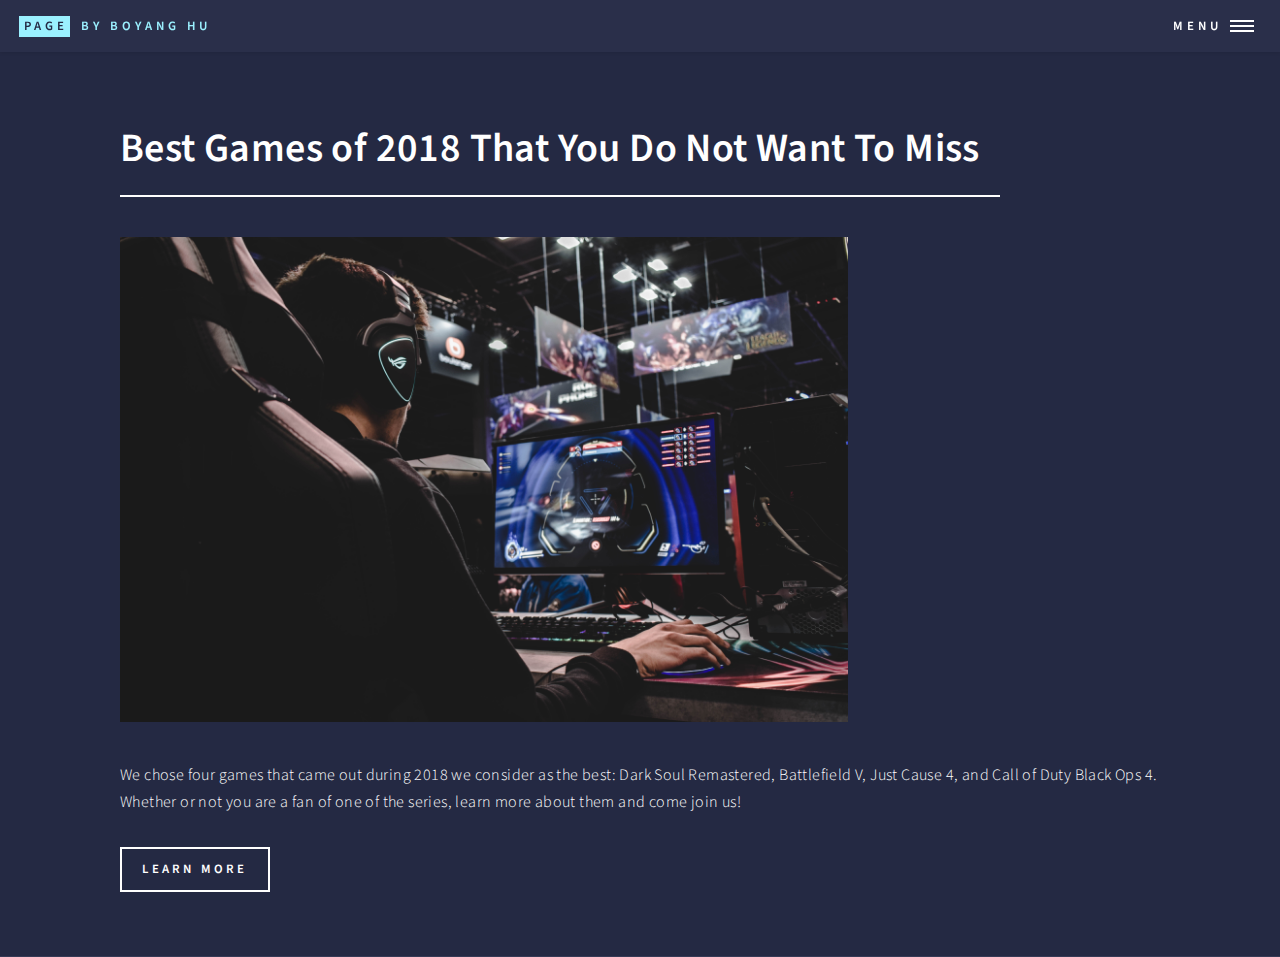
==== commit 5b7b565f: "done for now" ====
--- a/elements.html
+++ b/elements.html
@@ -6,7 +6,7 @@
 -->
 <html>
 	<head>
-		<title>Elements - Forty by HTML5 UP</title>
+		<title>Video - Page by Boyang Hu</title>
 		<meta charset="utf-8" />
 		<meta name="viewport" content="width=device-width, initial-scale=1, user-scalable=no" />
 		<link rel="stylesheet" href="assets/css/main.css" />
@@ -19,7 +19,7 @@
 
 				<!-- Header -->
 					<header id="header">
-						<a href="index.html" class="logo"><strong>Forty</strong> <span>by HTML5 UP</span></a>
+						<a href="index.html" class="logo"><strong>PAGE</strong> <span>by Boyang Hu</span></a>
 						<nav>
 							<a href="#menu">Menu</a>
 						</nav>
@@ -29,13 +29,13 @@
 					<nav id="menu">
 						<ul class="links">
 							<li><a href="index.html">Home</a></li>
-							<li><a href="landing.html">Landing</a></li>
-							<li><a href="generic.html">Generic</a></li>
-							<li><a href="elements.html">Elements</a></li>
+							<li><a href="landing.html">Blog Posts</a></li>
+							<li><a href="generic.html">Podcast</a></li>
+							<li><a href="elements.html">Video</a></li>
 						</ul>
 						<ul class="actions stacked">
 							<li><a href="#" class="button primary fit">Get Started</a></li>
-							<li><a href="#" class="button fit">Log In</a></li>
+							<!-- <li><a href="#" class="button fit">Log In</a></li> -->
 						</ul>
 					</nav>
 
@@ -46,422 +46,20 @@
 							<section id="one">
 								<div class="inner">
 									<header class="major">
-										<h1>Elements</h1>
+										<h1>Best Games of 2018 That You Do Not Want To Miss</h1>
 									</header>
-
-									<!-- Content -->
-										<h2 id="content">Sample Content</h2>
-										<p>Praesent ac adipiscing ullamcorper semper ut amet ac risus. Lorem sapien ut odio odio nunc. Ac adipiscing nibh porttitor erat risus justo adipiscing adipiscing amet placerat accumsan. Vis. Faucibus odio magna tempus adipiscing a non. In mi primis arcu ut non accumsan vivamus ac blandit adipiscing adipiscing arcu metus praesent turpis eu ac lacinia nunc ac commodo gravida adipiscing eget accumsan ac nunc adipiscing adipiscing.</p>
-										<div class="row">
-											<div class="col-6 col-12-small">
-												<h3>Sem turpis amet semper</h3>
-												<p>Nunc lacinia ante nunc ac lobortis. Interdum adipiscing gravida odio porttitor sem non mi integer non faucibus ornare mi ut ante amet placerat aliquet. Volutpat commodo eu sed ante lacinia. Sapien a lorem in integer ornare praesent commodo adipiscing arcu in massa commodo lorem accumsan at odio massa ac ac. Semper adipiscing varius montes viverra nibh in adipiscing blandit tempus accumsan.</p>
-											</div>
-											<div class="col-6 col-12-small">
-												<h3>Magna odio tempus commodo</h3>
-												<p>In arcu accumsan arcu adipiscing accumsan orci ac. Felis id enim aliquet. Accumsan ac integer lobortis commodo ornare aliquet accumsan erat tempus amet porttitor. Ante commodo blandit adipiscing integer semper orci eget. Faucibus commodo adipiscing mi eu nullam accumsan morbi arcu ornare odio mi adipiscing nascetur lacus ac interdum morbi accumsan vis mi accumsan ac praesent.</p>
-											</div>
-											<!-- Break -->
-											<div class="col-4 col-12-medium">
-												<h3>Interdum sapien gravida</h3>
-												<p>Nunc lacinia ante nunc ac lobortis. Interdum adipiscing gravida odio porttitor sem non mi integer non faucibus ornare mi ut ante amet placerat aliquet. Volutpat eu sed ante lacinia sapien lorem accumsan varius montes viverra nibh in adipiscing blandit tempus accumsan.</p>
-											</div>
-											<div class="col-4 col-12-medium">
-												<h3>Faucibus consequat lorem</h3>
-												<p>Nunc lacinia ante nunc ac lobortis. Interdum adipiscing gravida odio porttitor sem non mi integer non faucibus ornare mi ut ante amet placerat aliquet. Volutpat eu sed ante lacinia sapien lorem accumsan varius montes viverra nibh in adipiscing blandit tempus accumsan.</p>
-											</div>
-											<div class="col-4 col-12-medium">
-												<h3>Accumsan montes viverra</h3>
-												<p>Nunc lacinia ante nunc ac lobortis. Interdum adipiscing gravida odio porttitor sem non mi integer non faucibus ornare mi ut ante amet placerat aliquet. Volutpat eu sed ante lacinia sapien lorem accumsan varius montes viverra nibh in adipiscing blandit tempus accumsan.</p>
-											</div>
-										</div>
-
-									<hr class="major" />
-
-									<!-- Elements -->
-										<h2 id="elements">Elements</h2>
-										<div class="row gtr-200">
-											<div class="col-6 col-12-medium">
-
-												<!-- Text stuff -->
-													<h3>Text</h3>
-													<p>This is <b>bold</b> and this is <strong>strong</strong>. This is <i>italic</i> and this is <em>emphasized</em>.
-													This is <sup>superscript</sup> text and this is <sub>subscript</sub> text.
-													This is <u>underlined</u> and this is code: <code>for (;;) { ... }</code>.
-													Finally, this is a <a href="#">link</a>.</p>
-													<hr />
-													<h2>Heading Level 2</h2>
-													<h3>Heading Level 3</h3>
-													<h4>Heading Level 4</h4>
-													<hr />
-													<p>Nunc lacinia ante nunc ac lobortis. Interdum adipiscing gravida odio porttitor sem non mi integer non faucibus ornare mi ut ante amet placerat aliquet. Volutpat eu sed ante lacinia sapien lorem accumsan varius montes viverra nibh in adipiscing blandit tempus accumsan.</p>
-
-												<!-- Lists -->
-													<h3>Lists</h3>
-													<div class="row">
-														<div class="col-6 col-12-small">
-
-															<h4>Unordered</h4>
-															<ul>
-																<li>Dolor etiam magna etiam.</li>
-																<li>Sagittis lorem eleifend.</li>
-																<li>Felis dolore viverra.</li>
-															</ul>
-
-															<h4>Alternate</h4>
-															<ul class="alt">
-																<li>Dolor etiam magna etiam.</li>
-																<li>Sagittis lorem eleifend.</li>
-																<li>Felis feugiat viverra.</li>
-															</ul>
-
-														</div>
-														<div class="col-6 col-12-small">
-
-															<h4>Ordered</h4>
-															<ol>
-																<li>Dolor etiam magna etiam.</li>
-																<li>Etiam vel lorem sed viverra.</li>
-																<li>Felis dolore viverra.</li>
-																<li>Dolor etiam magna etiam.</li>
-																<li>Etiam vel lorem sed viverra.</li>
-																<li>Felis dolore viverra.</li>
-															</ol>
-
-															<h4>Icons</h4>
-															<ul class="icons">
-																<li><a href="#" class="icon fa-twitter"><span class="label">Twitter</span></a></li>
-																<li><a href="#" class="icon fa-facebook"><span class="label">Facebook</span></a></li>
-																<li><a href="#" class="icon fa-instagram"><span class="label">Instagram</span></a></li>
-																<li><a href="#" class="icon fa-github"><span class="label">Github</span></a></li>
-																<li><a href="#" class="icon fa-dribbble"><span class="label">Dribbble</span></a></li>
-																<li><a href="#" class="icon fa-tumblr"><span class="label">Tumblr</span></a></li>
-															</ul>
-															<ul class="icons">
-																<li><a href="#" class="icon alt fa-twitter"><span class="label">Twitter</span></a></li>
-																<li><a href="#" class="icon alt fa-facebook"><span class="label">Facebook</span></a></li>
-																<li><a href="#" class="icon alt fa-instagram"><span class="label">Instagram</span></a></li>
-															</ul>
-
-														</div>
-													</div>
-													<h4>Definition</h4>
-													<dl>
-														<dt>Item1</dt>
-														<dd>
-															<p>Lorem ipsum dolor vestibulum ante ipsum primis in faucibus vestibulum. Blandit adipiscing eu felis iaculis volutpat ac adipiscing accumsan eu faucibus. Integer ac pellentesque praesent. Lorem ipsum dolor.</p>
-														</dd>
-														<dt>Item2</dt>
-														<dd>
-															<p>Lorem ipsum dolor vestibulum ante ipsum primis in faucibus vestibulum. Blandit adipiscing eu felis iaculis volutpat ac adipiscing accumsan eu faucibus. Integer ac pellentesque praesent. Lorem ipsum dolor.</p>
-														</dd>
-														<dt>Item3</dt>
-														<dd>
-															<p>Lorem ipsum dolor vestibulum ante ipsum primis in faucibus vestibulum. Blandit adipiscing eu felis iaculis volutpat ac adipiscing accumsan eu faucibus. Integer ac pellentesque praesent. Lorem ipsum dolor.</p>
-														</dd>
-													</dl>
-
-													<h4>Actions</h4>
-													<ul class="actions">
-														<li><a href="#" class="button primary">Default</a></li>
-														<li><a href="#" class="button">Default</a></li>
-													</ul>
-													<ul class="actions small">
-														<li><a href="#" class="button primary small">Small</a></li>
-														<li><a href="#" class="button small">Small</a></li>
-													</ul>
-													<div class="row">
-														<div class="col-6 col-12-small">
-															<ul class="actions stacked">
-																<li><a href="#" class="button primary">Default</a></li>
-																<li><a href="#" class="button">Default</a></li>
-															</ul>
-														</div>
-														<div class="col-6 col-12-small">
-															<ul class="actions stacked">
-																<li><a href="#" class="button primary small">Small</a></li>
-																<li><a href="#" class="button small">Small</a></li>
-															</ul>
-														</div>
-														<div class="col-6 col-12-small">
-															<ul class="actions stacked">
-																<li><a href="#" class="button primary fit">Default</a></li>
-																<li><a href="#" class="button fit">Default</a></li>
-															</ul>
-														</div>
-														<div class="col-6 col-12-small">
-															<ul class="actions stacked">
-																<li><a href="#" class="button primary small fit">Small</a></li>
-																<li><a href="#" class="button small fit">Small</a></li>
-															</ul>
-														</div>
-													</div>
-
-													<h4>Pagination</h4>
-													<ul class="pagination">
-														<li><span class="button small disabled">Prev</span></li>
-														<li><a href="#" class="page active">1</a></li>
-														<li><a href="#" class="page">2</a></li>
-														<li><a href="#" class="page">3</a></li>
-														<li><span>&hellip;</span></li>
-														<li><a href="#" class="page">8</a></li>
-														<li><a href="#" class="page">9</a></li>
-														<li><a href="#" class="page">10</a></li>
-														<li><a href="#" class="button small">Next</a></li>
-													</ul>
-
-												<!-- Blockquote -->
-													<h3>Blockquote</h3>
-													<blockquote>Fringilla nisl. Donec accumsan interdum nisi, quis tincidunt felis sagittis eget tempus euismod. Vestibulum ante ipsum primis in faucibus vestibulum. Blandit adipiscing eu felis iaculis volutpat ac adipiscing accumsan faucibus. Vestibulum ante ipsum primis in faucibus vestibulum. Blandit adipiscing eu felis.</blockquote>
-
-												<!-- Table -->
-													<h3>Table</h3>
-
-													<h4>Default</h4>
-													<div class="table-wrapper">
-														<table>
-															<thead>
-																<tr>
-																	<th>Name</th>
-																	<th>Description</th>
-																	<th>Price</th>
-																</tr>
-															</thead>
-															<tbody>
-																<tr>
-																	<td>Item1</td>
-																	<td>Ante turpis integer aliquet porttitor.</td>
-																	<td>29.99</td>
-																</tr>
-																<tr>
-																	<td>Item2</td>
-																	<td>Vis ac commodo adipiscing arcu aliquet.</td>
-																	<td>19.99</td>
-																</tr>
-																<tr>
-																	<td>Item3</td>
-																	<td> Morbi faucibus arcu accumsan lorem.</td>
-																	<td>29.99</td>
-																</tr>
-																<tr>
-																	<td>Item4</td>
-																	<td>Vitae integer tempus condimentum.</td>
-																	<td>19.99</td>
-																</tr>
-																<tr>
-																	<td>Item5</td>
-																	<td>Ante turpis integer aliquet porttitor.</td>
-																	<td>29.99</td>
-																</tr>
-															</tbody>
-															<tfoot>
-																<tr>
-																	<td colspan="2"></td>
-																	<td>100.00</td>
-																</tr>
-															</tfoot>
-														</table>
-													</div>
-
-													<h4>Alternate</h4>
-													<div class="table-wrapper">
-														<table class="alt">
-															<thead>
-																<tr>
-																	<th>Name</th>
-																	<th>Description</th>
-																	<th>Price</th>
-																</tr>
-															</thead>
-															<tbody>
-																<tr>
-																	<td>Item1</td>
-																	<td>Ante turpis integer aliquet porttitor.</td>
-																	<td>29.99</td>
-																</tr>
-																<tr>
-																	<td>Item2</td>
-																	<td>Vis ac commodo adipiscing arcu aliquet.</td>
-																	<td>19.99</td>
-																</tr>
-																<tr>
-																	<td>Item3</td>
-																	<td> Morbi faucibus arcu accumsan lorem.</td>
-																	<td>29.99</td>
-																</tr>
-																<tr>
-																	<td>Item4</td>
-																	<td>Vitae integer tempus condimentum.</td>
-																	<td>19.99</td>
-																</tr>
-																<tr>
-																	<td>Item5</td>
-																	<td>Ante turpis integer aliquet porttitor.</td>
-																	<td>29.99</td>
-																</tr>
-															</tbody>
-															<tfoot>
-																<tr>
-																	<td colspan="2"></td>
-																	<td>100.00</td>
-																</tr>
-															</tfoot>
-														</table>
-													</div>
-
-											</div>
-											<div class="col-6 col-12-medium">
-
-												<!-- Buttons -->
-													<h3>Buttons</h3>
-													<ul class="actions">
-														<li><a href="#" class="button primary">Primary</a></li>
-														<li><a href="#" class="button">Default</a></li>
-													</ul>
-													<div class="row">
-														<div class="col-6 col-12-xsmall">
-															<ul class="actions stacked">
-																<li><a href="#" class="button large">Large</a></li>
-																<li><a href="#" class="button">Default</a></li>
-																<li><a href="#" class="button small">Small</a></li>
-															</ul>
-														</div>
-														<div class="col-6 col-12-xsmall">
-															<ul class="actions stacked">
-																<li><a href="#" class="button primary large">Large</a></li>
-																<li><a href="#" class="button primary">Default</a></li>
-																<li><a href="#" class="button primary small">Small</a></li>
-															</ul>
-														</div>
-													</div>
-													<ul class="actions fit">
-														<li><a href="#" class="button primary fit">Fit</a></li>
-														<li><a href="#" class="button fit">Fit</a></li>
-													</ul>
-													<ul class="actions fit small">
-														<li><a href="#" class="button primary fit small">Fit + Small</a></li>
-														<li><a href="#" class="button fit small">Fit + Small</a></li>
-													</ul>
-													<ul class="actions">
-														<li><a href="#" class="button primary icon fa-search">Icon</a></li>
-														<li><a href="#" class="button icon fa-download">Icon</a></li>
-													</ul>
-													<ul class="actions">
-														<li><span class="button primary disabled">Primary</span></li>
-														<li><span class="button disabled">Default</span></li>
-													</ul>
-
-												<!-- Form -->
-													<h3>Form</h3>
-
-													<form method="post" action="#">
-														<div class="row gtr-uniform">
-															<div class="col-6 col-12-xsmall">
-																<input type="text" name="demo-name" id="demo-name" value="" placeholder="Name" />
-															</div>
-															<div class="col-6 col-12-xsmall">
-																<input type="email" name="demo-email" id="demo-email" value="" placeholder="Email" />
-															</div>
-															<!-- Break -->
-															<div class="col-12">
-																<select name="demo-category" id="demo-category">
-																	<option value="">- Category -</option>
-																	<option value="1">Manufacturing</option>
-																	<option value="1">Shipping</option>
-																	<option value="1">Administration</option>
-																	<option value="1">Human Resources</option>
-																</select>
-															</div>
-															<!-- Break -->
-															<div class="col-4 col-12-small">
-																<input type="radio" id="demo-priority-low" name="demo-priority" checked>
-																<label for="demo-priority-low">Low</label>
-															</div>
-															<div class="col-4 col-12-small">
-																<input type="radio" id="demo-priority-normal" name="demo-priority">
-																<label for="demo-priority-normal">Normal</label>
-															</div>
-															<div class="col-4 col-12-small">
-																<input type="radio" id="demo-priority-high" name="demo-priority">
-																<label for="demo-priority-high">High</label>
-															</div>
-															<!-- Break -->
-															<div class="col-6 col-12-small">
-																<input type="checkbox" id="demo-copy" name="demo-copy">
-																<label for="demo-copy">Email me a copy</label>
-															</div>
-															<div class="col-6 col-12-small">
-																<input type="checkbox" id="demo-human" name="demo-human" checked>
-																<label for="demo-human">I am a human</label>
-															</div>
-															<!-- Break -->
-															<div class="col-12">
-																<textarea name="demo-message" id="demo-message" placeholder="Enter your message" rows="6"></textarea>
-															</div>
-															<!-- Break -->
-															<div class="col-12">
-																<ul class="actions">
-																	<li><input type="submit" value="Send Message" class="primary" /></li>
-																	<li><input type="reset" value="Reset" /></li>
-																</ul>
-															</div>
-														</div>
-													</form>
-
-												<!-- Image -->
-													<h3>Image</h3>
-
-													<h4>Fit</h4>
-													<span class="image fit"><img src="images/pic03.jpg" alt="" /></span>
-													<div class="box alt">
-														<div class="row gtr-50 gtr-uniform">
-															<div class="col-4"><span class="image fit"><img src="images/pic08.jpg" alt="" /></span></div>
-															<div class="col-4"><span class="image fit"><img src="images/pic09.jpg" alt="" /></span></div>
-															<div class="col-4"><span class="image fit"><img src="images/pic10.jpg" alt="" /></span></div>
-															<!-- Break -->
-															<div class="col-4"><span class="image fit"><img src="images/pic10.jpg" alt="" /></span></div>
-															<div class="col-4"><span class="image fit"><img src="images/pic08.jpg" alt="" /></span></div>
-															<div class="col-4"><span class="image fit"><img src="images/pic09.jpg" alt="" /></span></div>
-															<!-- Break -->
-															<div class="col-4"><span class="image fit"><img src="images/pic09.jpg" alt="" /></span></div>
-															<div class="col-4"><span class="image fit"><img src="images/pic10.jpg" alt="" /></span></div>
-															<div class="col-4"><span class="image fit"><img src="images/pic08.jpg" alt="" /></span></div>
-														</div>
-													</div>
-
-													<h4>Left &amp; Right</h4>
-													<p><span class="image left"><img src="images/pic09.jpg" alt="" /></span>Lorem ipsum dolor sit accumsan interdum nisi, quis tincidunt felis sagittis eget. tempus euismod. Vestibulum ante ipsum primis in faucibus vestibulum. Blandit adipiscing eu felis iaculis volutpat ac adipiscing accumsan eu faucibus. Integer ac pellentesque praesent tincidunt felis sagittis eget. tempus euismod. Vestibulum ante ipsum primis sagittis eget. tempus euismod. Vestibulum ante ipsum primis in faucibus vestibulum. Blandit adipiscing eu felis iaculis volutpat ac adipiscing accumsan eu faucibus. Integer ac pellentesque praesent tincidunt felis sagittis eget tempus vestibulum ante ipsum primis in faucibus magna blandit adipiscing eu felis iaculis.</p>
-													<p><span class="image right"><img src="images/pic10.jpg" alt="" /></span>Lorem ipsum dolor sit accumsan interdum nisi, quis tincidunt felis sagittis eget. tempus euismod. Vestibulum ante ipsum primis in faucibus vestibulum. Blandit adipiscing eu felis iaculis volutpat ac adipiscing accumsan eu faucibus. Integer ac pellentesque praesent tincidunt felis sagittis eget. tempus euismod. Vestibulum ante ipsum primis sagittis eget. tempus euismod. Vestibulum ante ipsum primis in faucibus vestibulum. Blandit adipiscing eu felis iaculis volutpat ac adipiscing accumsan eu faucibus. Integer ac pellentesque praesent tincidunt felis sagittis eget tempus vestibulum ante ipsum primis in faucibus magna blandit adipiscing eu felis iaculis.</p>
-
-												<!-- Box -->
-													<h3>Box</h3>
-													<div class="box">
-														<p>Felis sagittis eget tempus primis in faucibus vestibulum. Blandit adipiscing eu felis iaculis volutpat ac adipiscing accumsan eu faucibus. Integer ac pellentesque praesent tincidunt felis sagittis eget. tempus euismod. Magna sed etiam ante ipsum primis in faucibus vestibulum. Blandit adipiscing eu ipsum primis in faucibus vestibulum. Blandit adipiscing eu felis iaculis volutpat ac adipiscing accumsan eu faucibus lorem ipsum.</p>
-													</div>
-
-												<!-- Preformatted Code -->
-													<h3>Preformatted</h3>
-													<pre><code>i = 0;
-
-while (!deck.isInOrder()) {
-    print 'Iteration ' + i;
-    deck.shuffle();
-    i++;
-}
-
-print 'It took ' + i + ' iterations to sort the deck.';
-</code></pre>
-
-											</div>
-										</div>
-
+									<span class="image main"><img src="images/florian-olivo-1167169-unsplash.jpg" alt="" /></span>
+									<p>We chose four games that came out during 2018 we consider as the best: Dark Soul Remastered, Battlefield V, Just Cause 4, and Call of Duty Black Ops 4. Whether or not you are a fan of one of the series, learn more about them and come join us!</p>
+									<ul class="actions">
+										<li><a href="https://www.youtube.com/watch?v=hhaeRh_HEUg" class="button">Learn more</a></li>
+									</ul>
 								</div>
 							</section>
 
 					</div>
 
 				<!-- Contact -->
-					<section id="contact">
+					<!-- <section id="contact">
 						<div class="inner">
 							<section>
 								<form method="post" action="#">
@@ -511,10 +109,10 @@
 								</section>
 							</section>
 						</div>
-					</section>
+					</section> -->
 
 				<!-- Footer -->
-					<footer id="footer">
+					<!-- <footer id="footer">
 						<div class="inner">
 							<ul class="icons">
 								<li><a href="#" class="icon alt fa-twitter"><span class="label">Twitter</span></a></li>
@@ -527,7 +125,7 @@
 								<li>&copy; Untitled</li><li>Design: <a href="https://html5up.net">HTML5 UP</a></li>
 							</ul>
 						</div>
-					</footer>
+					</footer> -->
 
 			</div>
 
@@ -541,4 +139,4 @@
 			<script src="assets/js/main.js"></script>
 
 	</body>
-</html>+</html>
--- a/assets/css/main.css
+++ b/assets/css/main.css
@@ -2182,7 +2182,7 @@
 		.image.main {
 			display: block;
 			margin: 2.5em 0;
-			width: 100%;
+			width: 70%;
 		}
 
 			.image.main img {
@@ -3928,4 +3928,4 @@
 			transform: none;
 			opacity: 1;
 			visibility: visible;
-		}+		}
